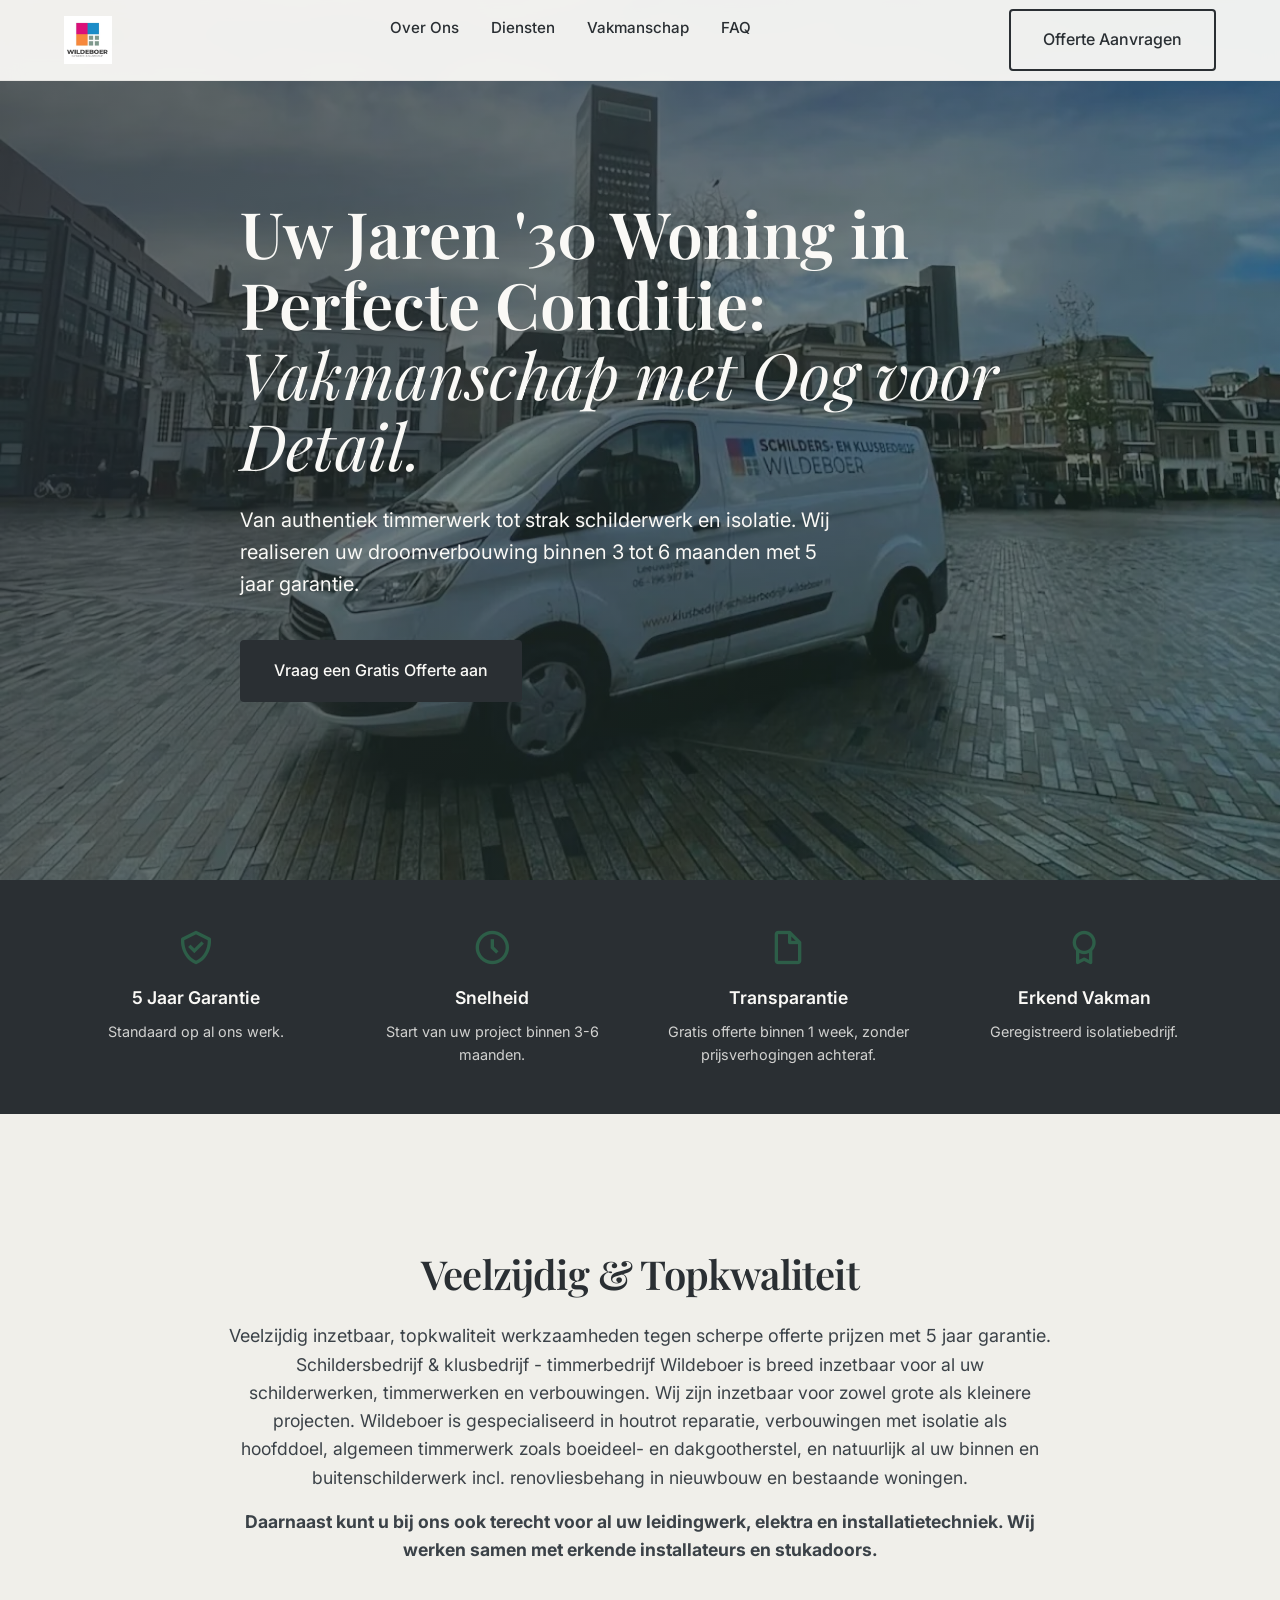
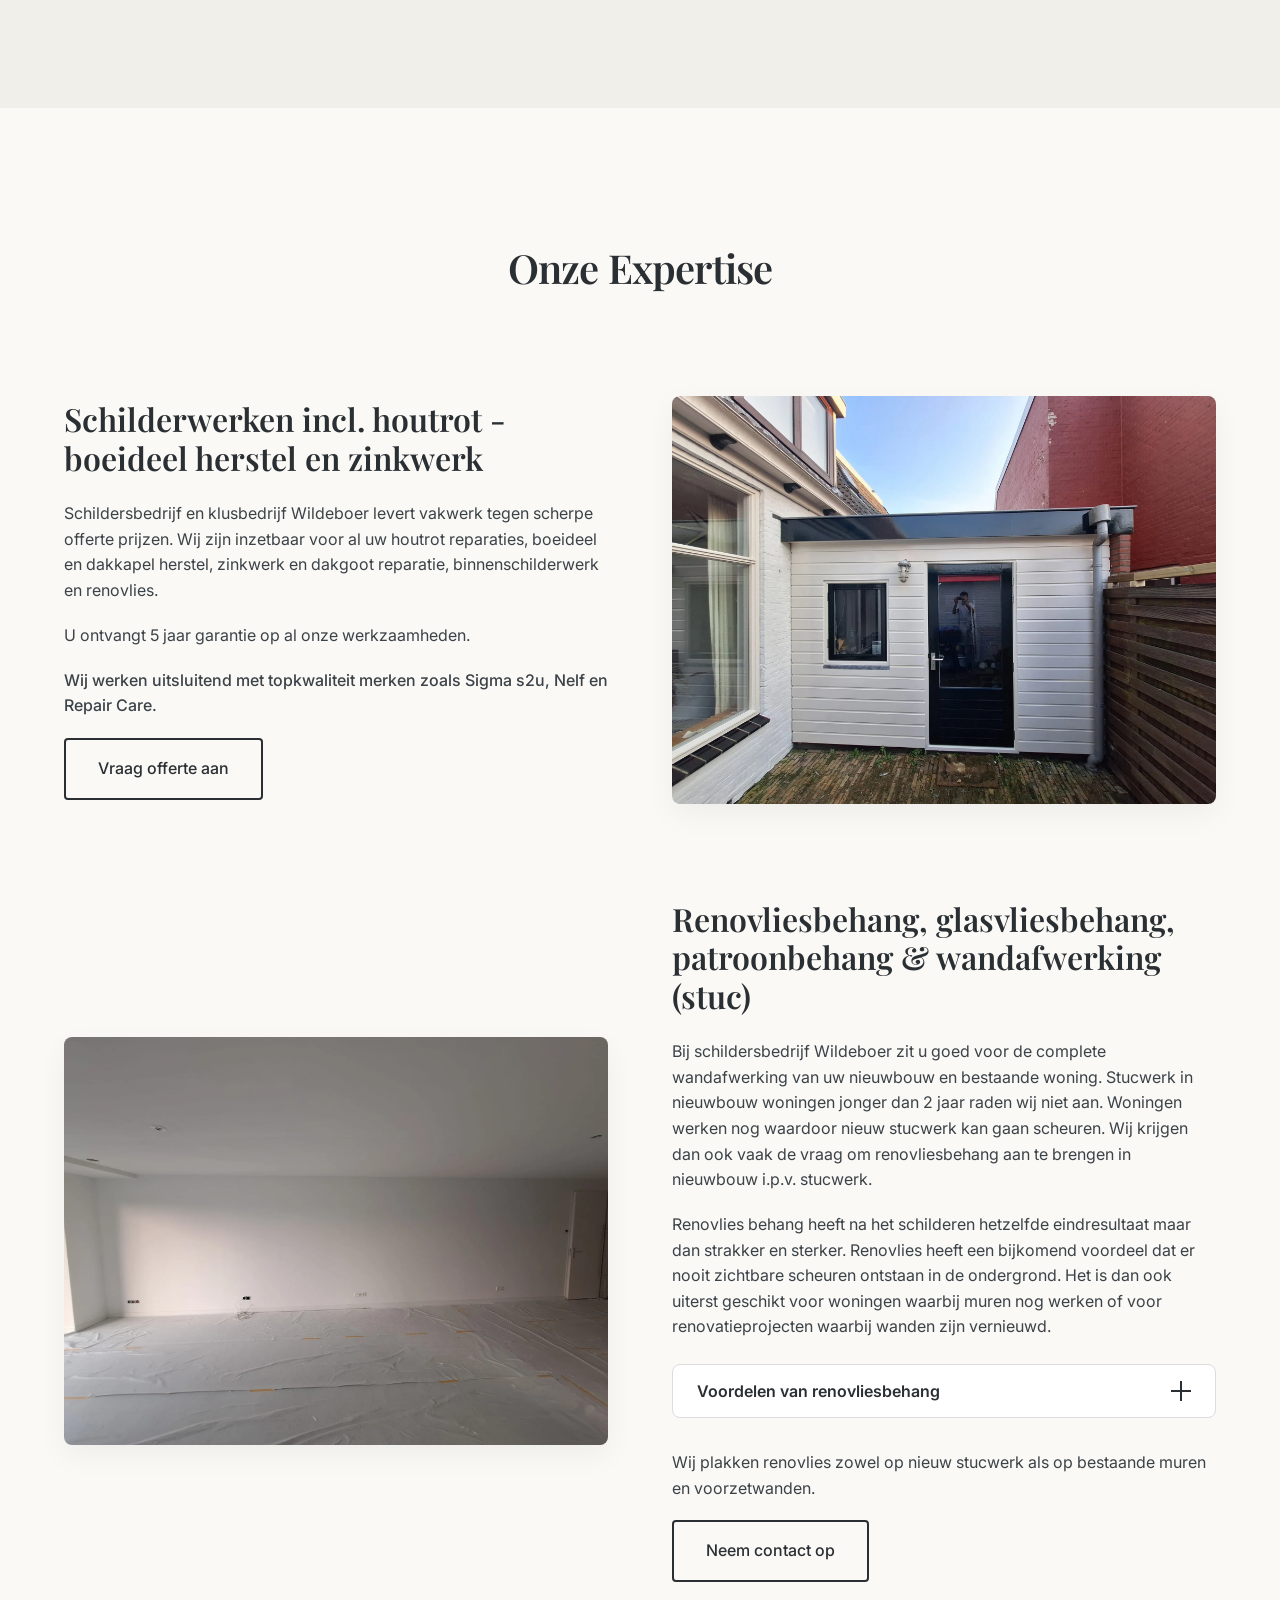
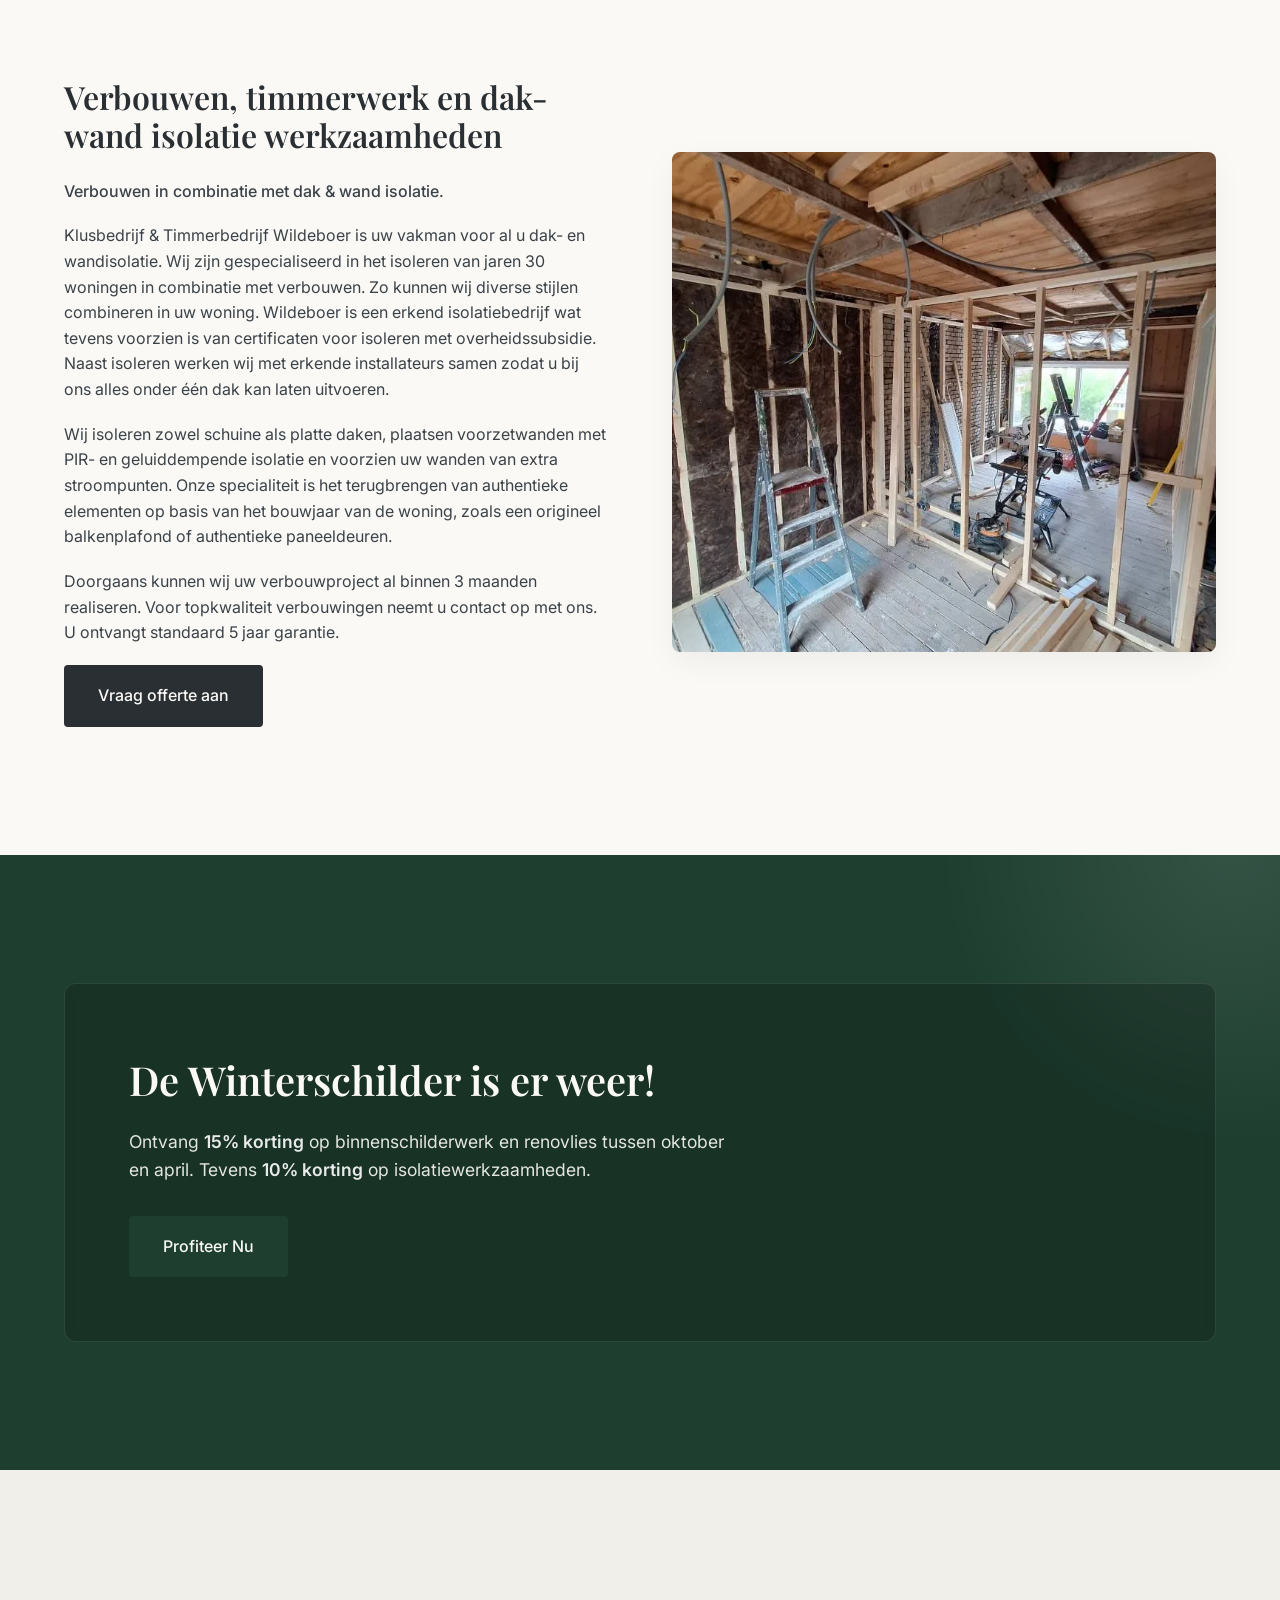
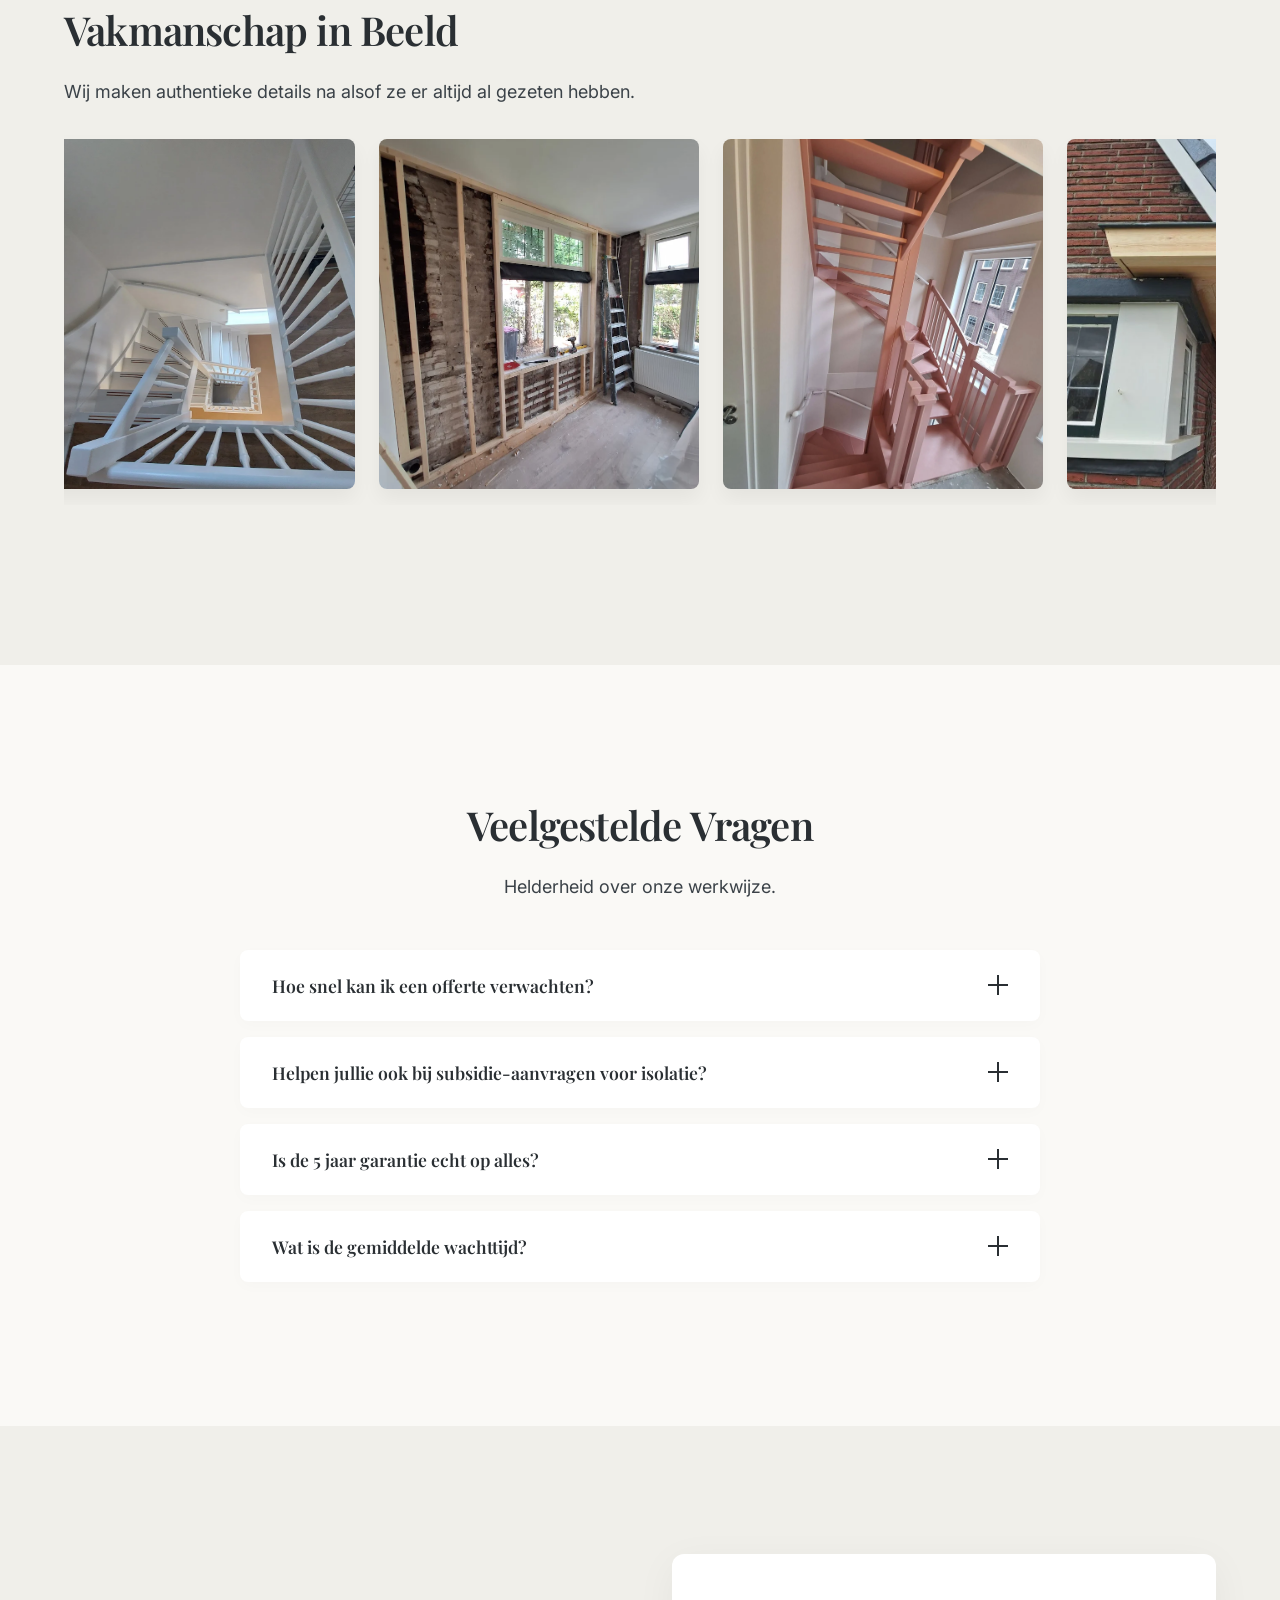
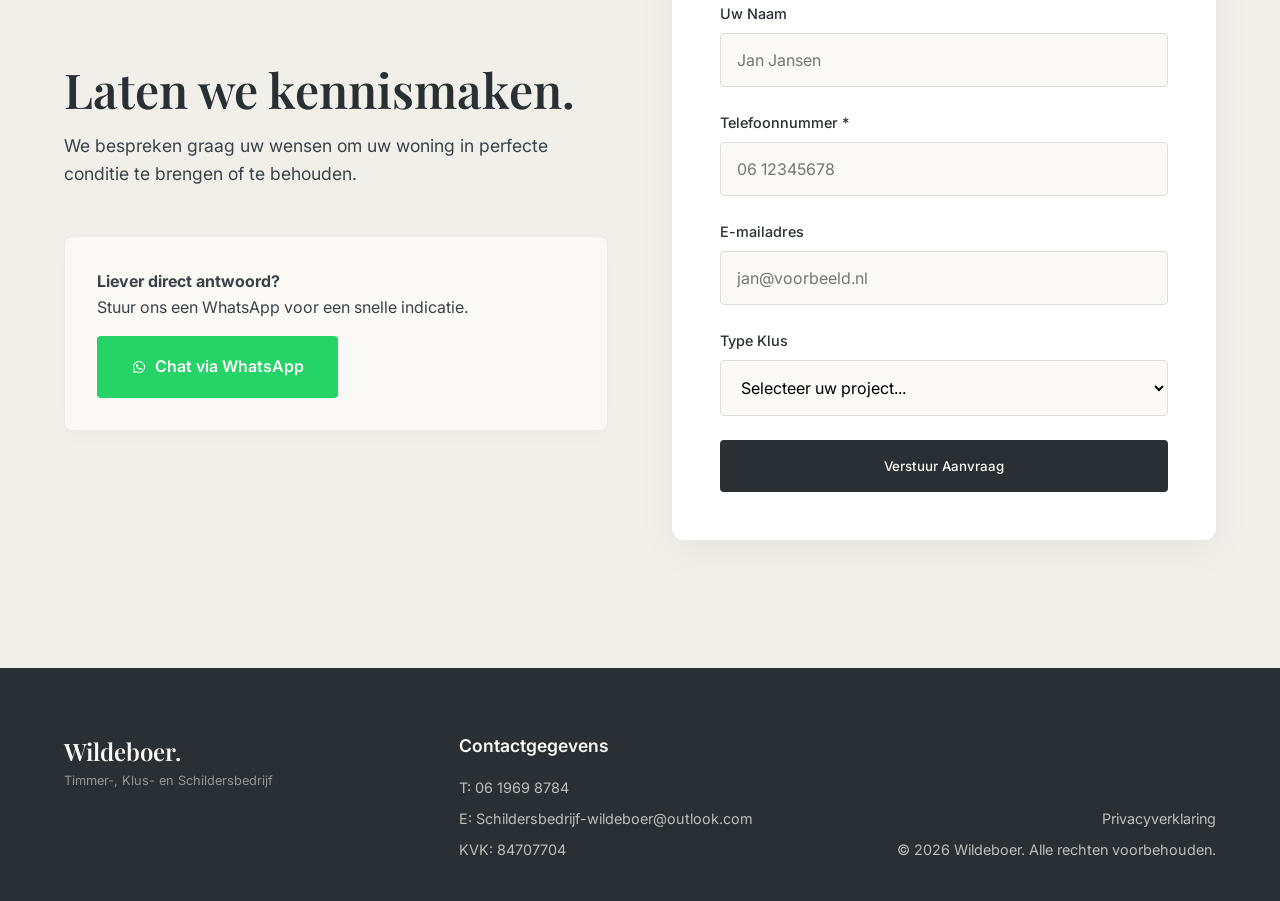
==== index.html @ c05e1019 "Initial commit: High-end onepager for Wildeboer" ====
<!DOCTYPE html>
<html lang="nl">

<head>
    <meta charset="UTF-8">
    <meta name="viewport" content="width=device-width, initial-scale=1.0">
    <title>Timmer-, Klus- en Schildersbedrijf Wildeboer - Vakmanschap & Ontzorging</title>
    <meta name="description"
        content="Specialist in jaren '30 woningen. Van authentiek timmerwerk tot strak schilderwerk en isolatie. Vraag direct een gratis offerte aan.">

    <!-- Google Fonts -->
    <link rel="preconnect" href="https://fonts.googleapis.com">
    <link rel="preconnect" href="https://fonts.gstatic.com" crossorigin>
    <link
        href="https://fonts.googleapis.com/css2?family=Inter:wght@300;400;500;600&family=Playfair+Display:ital,wght@0,400;0,600;0,700;1,400&display=swap"
        rel="stylesheet">

    <!-- BoxIcons -->
    <link href='https://unpkg.com/boxicons@2.1.4/css/boxicons.min.css' rel='stylesheet'>

    <!-- Custom CSS -->
    <link rel="stylesheet" href="styles.css">
</head>

<body>

    <!-- Navigation -->
    <nav class="navbar" id="navbar">
        <div class="container nav-container">
            <div class="logo">
                <a href="#"><img src="public/logo.webp" alt="Wildeboer Logo" class="brand-logo"></a>
            </div>
            <ul class="nav-links">
                <li><a href="#over">Over Ons</a></li>
                <li><a href="#diensten">Diensten</a></li>
                <li><a href="#galerij">Vakmanschap</a></li>
                <li><a href="#faq">FAQ</a></li>
            </ul>
            <a href="#contact" class="btn btn-outline">Offerte Aanvragen</a>
        </div>
    </nav>

    <!-- Hero Section -->
    <header class="hero">
        <div class="hero-overlay"></div>
        <div class="container hero-content">
            <h1 class="hero-title fade-up">Uw Jaren '30 Woning in<br>Perfecte Conditie:<br><em>Vakmanschap met Oog voor
                    Detail.</em></h1>
            <p class="hero-subtitle fade-up delay-1">Van authentiek timmerwerk tot strak schilderwerk en isolatie. Wij
                realiseren uw droomverbouwing binnen 3 tot 6 maanden met 5 jaar garantie.</p>
            <div class="hero-cta fade-up delay-2">
                <a href="#contact" class="btn btn-primary">Vraag een Gratis Offerte aan</a>
            </div>
        </div>
    </header>

    <!-- Trust Bar (Garanties) -->
    <section class="trust-bar">
        <div class="container">
            <div class="trust-grid">
                <div class="trust-item">
                    <i class='bx bx-check-shield'></i>
                    <h4>5 Jaar Garantie</h4>
                    <p>Standaard op al ons werk.</p>
                </div>
                <div class="trust-item">
                    <i class='bx bx-time-five'></i>
                    <h4>Snelheid</h4>
                    <p>Start van uw project binnen 3-6 maanden.</p>
                </div>
                <div class="trust-item">
                    <i class='bx bx-file-blank'></i>
                    <h4>Transparantie</h4>
                    <p>Gratis offerte binnen 1 week, zonder prijsverhogingen achteraf.</p>
                </div>
                <div class="trust-item">
                    <i class='bx bx-award'></i>
                    <h4>Erkend Vakman</h4>
                    <p>Geregistreerd isolatiebedrijf.</p>
                </div>
            </div>
        </div>
    </section>

    <!-- Over Ons / Intro -->
    <section id="over" class="section-padding bg-light">
        <div class="container">
            <div class="section-header text-center fade-up">
                <h2>Veelzijdig & Topkwaliteit</h2>
                <p>Veelzijdig inzetbaar, topkwaliteit werkzaamheden tegen scherpe offerte prijzen met 5 jaar garantie.
                </p>
            </div>
            <div class="intro-text text-center fade-up delay-1">
                <p>Schildersbedrijf & klusbedrijf - timmerbedrijf Wildeboer is breed inzetbaar voor al uw
                    schilderwerken, timmerwerken en verbouwingen. Wij zijn inzetbaar voor zowel grote als kleinere
                    projecten. Wildeboer is gespecialiseerd in houtrot reparatie, verbouwingen met isolatie als
                    hoofddoel, algemeen timmerwerk zoals boeideel- en dakgootherstel, en natuurlijk al uw binnen en
                    buitenschilderwerk incl. renovliesbehang in nieuwbouw en bestaande woningen.</p>
                <p><strong>Daarnaast kunt u bij ons ook terecht voor al uw leidingwerk, elektra en installatietechniek.
                        Wij werken samen met erkende installateurs en stukadoors.</strong></p>
            </div>
        </div>
    </section>

    <!-- Uitgelichte Diensten / Pagina's -->
    <section id="diensten" class="services section-padding">
        <div class="container">
            <div class="section-header text-center fade-up">
                <h2>Onze Expertise</h2>
            </div>

            <!-- Dienst 1 -->
            <div class="service-row fade-up delay-1">
                <div class="service-img-col">
                    <img src="public/schilder.webp" alt="Schilderwerken en houtrot herstel">
                </div>
                <div class="service-content-col">
                    <h3>Schilderwerken incl. houtrot - boeideel herstel en zinkwerk</h3>
                    <p>Schildersbedrijf en klusbedrijf Wildeboer levert vakwerk tegen scherpe offerte prijzen. Wij zijn
                        inzetbaar voor al uw houtrot reparaties, boeideel en dakkapel herstel, zinkwerk en dakgoot
                        reparatie, binnenschilderwerk en renovlies.</p>
                    <p>U ontvangt 5 jaar garantie op al onze werkzaamheden.</p>
                    <p class="text-lead">Wij werken uitsluitend met topkwaliteit merken zoals Sigma s2u, Nelf en Repair
                        Care.</p>
                    <a href="#contact" class="btn btn-outline">Vraag offerte aan</a>
                </div>
            </div>

            <!-- Dienst 2 -->
            <div class="service-row fade-up delay-1">
                <div class="service-img-col">
                    <img src="public/behang.webp" alt="Renovliesbehang en wandafwerking">
                </div>
                <div class="service-content-col">
                    <h3>Renovliesbehang, glasvliesbehang, patroonbehang & wandafwerking (stuc)</h3>
                    <p>Bij schildersbedrijf Wildeboer zit u goed voor de complete wandafwerking van uw nieuwbouw en
                        bestaande woning. Stucwerk in nieuwbouw woningen jonger dan 2 jaar raden wij niet aan. Woningen
                        werken nog waardoor nieuw stucwerk kan gaan scheuren. Wij krijgen dan ook vaak de vraag om
                        renovliesbehang aan te brengen in nieuwbouw i.p.v. stucwerk.</p>
                    <p>Renovlies behang heeft na het schilderen hetzelfde eindresultaat maar dan strakker en sterker.
                        Renovlies heeft een bijkomend voordeel dat er nooit zichtbare scheuren ontstaan in de
                        ondergrond. Het is dan ook uiterst geschikt voor woningen waarbij muren nog werken of voor
                        renovatieprojecten waarbij wanden zijn vernieuwd.</p>

                    <div class="faq-container" style="margin: 1.5rem 0 2rem 0; max-width: 100%;">
                        <div class="accordion-item" style="box-shadow: none; border: 1px solid #ddd;">
                            <button class="accordion-button" aria-expanded="false" type="button"
                                style="padding: 1rem 1.5rem;">
                                <span class="accordion-title"
                                    style="font-family: var(--font-body); font-size: 1rem;">Voordelen van
                                    renovliesbehang</span>
                                <span class="icon" aria-hidden="true"></span>
                            </button>
                            <div class="accordion-content" style="padding: 0 1.5rem;">
                                <ul style="margin-top: 1rem;">
                                    <li>Geen vocht in de woning, daardoor een droogtijd van slechts 8 uur.</li>
                                    <li>Scheurbestendig (scheurt nooit).</li>
                                    <li>Geen zichtbare naden of scheuren meer in de muur of in pleisterwerk.</li>
                                    <li>Makkelijk te herstellen na een beschadiging met plamuur.</li>
                                    <li>In 1 keer dekkend met lichte kleuren latex.</li>
                                    <li>Geen krassen door bijvoorbeeld het verschuiven van een kast.</li>
                                    <li>Super strakke eindafwerking (gladder dan stucwerk).</li>
                                </ul>
                            </div>
                        </div>
                    </div>
                    <p>Wij plakken renovlies zowel op nieuw stucwerk als op bestaande muren en voorzetwanden.</p>
                    <a href="#contact" class="btn btn-outline">Neem contact op</a>
                </div>
            </div>

            <!-- Dienst 3 -->
            <div class="service-row fade-up delay-1">
                <div class="service-img-col">
                    <img src="public/verbouwen.webp" alt="Isolatie en verbouwingen">
                </div>
                <div class="service-content-col">
                    <h3>Verbouwen, timmerwerk en dak-wand isolatie werkzaamheden</h3>
                    <p class="text-lead">Verbouwen in combinatie met dak & wand isolatie.</p>
                    <p>Klusbedrijf & Timmerbedrijf Wildeboer is uw vakman voor al u dak- en wandisolatie. Wij zijn
                        gespecialiseerd in het isoleren van jaren 30 woningen in combinatie met verbouwen. Zo kunnen wij
                        diverse stijlen combineren in uw woning. Wildeboer is een erkend isolatiebedrijf wat tevens
                        voorzien is van certificaten voor isoleren met overheidssubsidie. Naast isoleren werken wij met
                        erkende installateurs samen zodat u bij ons alles onder één dak kan laten uitvoeren.</p>

                    <p>Wij isoleren zowel schuine als platte daken, plaatsen voorzetwanden met PIR- en geluiddempende
                        isolatie en voorzien uw wanden van extra stroompunten. Onze specialiteit is het terugbrengen van
                        authentieke elementen op basis van het bouwjaar van de woning, zoals een origineel balkenplafond
                        of authentieke paneeldeuren.</p>

                    <p>Doorgaans kunnen wij uw verbouwproject al binnen 3 maanden realiseren. Voor topkwaliteit
                        verbouwingen neemt u contact op met ons. U ontvangt standaard 5 jaar garantie.</p>
                    <a href="#contact" class="btn btn-primary">Vraag offerte aan</a>
                </div>
            </div>

        </div>
    </section>

    <!-- Actie Sectie (Winter) -->
    <section class="action-section section-padding">
        <div class="container">
            <div class="action-box fade-up">
                <div class="action-content">
                    <h2>De Winterschilder is er weer!</h2>
                    <p>Ontvang <strong>15% korting</strong> op binnenschilderwerk en renovlies tussen oktober en april.
                        Tevens <strong>10% korting</strong> op isolatiewerkzaamheden.</p>
                    <a href="#contact" class="btn btn-accent">Profiteer Nu</a>
                </div>
            </div>
        </div>
    </section>

    <!-- Vakmanschap in Beeld (Galerij) -->
    <section id="galerij" class="gallery section-padding bg-light">
        <div class="container">
            <div class="section-header fade-up">
                <h2>Vakmanschap in Beeld</h2>
                <p>Wij maken authentieke details na alsof ze er altijd al gezeten hebben.</p>
            </div>

            <div class="gallery-scroll-wrapper fade-up delay-1">
                <div class="gallery-track" id="gallery-track">
                    <div class="gallery-item-scroll"><img src="public/galerij/2023-12-11.webp" alt="Vakmanschap"></div>
                    <div class="gallery-item-scroll"><img src="public/galerij/2025-05-21.webp" alt="Vakmanschap"></div>
                    <div class="gallery-item-scroll"><img
                            src="public/galerij/2969e4f5efc04c82764f0548dc1bca065c214e41_622378070_1370829984820311_550269594335940791_n.webp"
                            alt="Vakmanschap"></div>
                    <div class="gallery-item-scroll"><img
                            src="public/galerij/3da3ef2c6388b2d520e210688ff3aa0e5566ee4f_536274875_1242190627684248_6477331204002444916_n.webp"
                            alt="Vakmanschap"></div>
                    <div class="gallery-item-scroll"><img
                            src="public/galerij/6c0e7e4a0b7863a99d6df5c3c0fe20221ad5ee70_500057623_715342874507463_880907595598804415_n-1.webp"
                            alt="Vakmanschap"></div>
                    <div class="gallery-item-scroll"><img
                            src="public/galerij/84518576f1c5fbc5cb55c41ae8aa1efa3a760300_518372218_2104583430025450_6664599407748570004_n.webp"
                            alt="Vakmanschap"></div>
                    <div class="gallery-item-scroll"><img
                            src="public/galerij/9320b345bdc443e3f5bfd09d3368fd636d5f6952_626847438_1376461917590451_5751191785182879656_n.webp"
                            alt="Vakmanschap"></div>
                    <div class="gallery-item-scroll"><img
                            src="public/galerij/9d8108e0ec24d55cd69d2acc6f81bb6397546c82_468072450_1929783290838799_5565760165846036974_n.webp"
                            alt="Vakmanschap"></div>
                    <div class="gallery-item-scroll"><img
                            src="public/galerij/a03a871444f5615c6b93b7f42ba0a66c335daa9e_518378402_2108601496290310_5744561902855452191_n.webp"
                            alt="Vakmanschap"></div>
                    <div class="gallery-item-scroll"><img
                            src="public/galerij/a2caf79dcb56c77020c9ef09a3e2973cba770d6a_499969141_715342921174125_8133634785773938525_n.webp"
                            alt="Vakmanschap"></div>
                    <div class="gallery-item-scroll"><img
                            src="public/galerij/afff5326396483656e970338951a4bb50242ad9d_566217309_1290216639548313_3562197488886099155_n.webp"
                            alt="Vakmanschap"></div>
                </div>
            </div>
        </div>
    </section>

    <!-- FAQ Sectie -->
    <section id="faq" class="faq section-padding">
        <div class="container">
            <div class="section-header text-center fade-up">
                <h2>Veelgestelde Vragen</h2>
                <p>Helderheid over onze werkwijze.</p>
            </div>

            <div class="faq-container fade-up delay-1">
                <div class="accordion-item">
                    <button class="accordion-button" aria-expanded="false">
                        <span class="accordion-title">Hoe snel kan ik een offerte verwachten?</span>
                        <span class="icon" aria-hidden="true"></span>
                    </button>
                    <div class="accordion-content">
                        <p>Binnen 1 week na opname van de locatie sturen wij u een uitgebreide en transparante offerte
                            toe.</p>
                    </div>
                </div>

                <div class="accordion-item">
                    <button class="accordion-button" aria-expanded="false">
                        <span class="accordion-title">Helpen jullie ook bij subsidie-aanvragen voor isolatie?</span>
                        <span class="icon" aria-hidden="true"></span>
                    </button>
                    <div class="accordion-content">
                        <p>Ja, als erkend isolatiebedrijf begeleiden wij dit proces en zorgen we dat u soepel in
                            aanmerking komt voor de juiste subsidies.</p>
                    </div>
                </div>

                <div class="accordion-item">
                    <button class="accordion-button" aria-expanded="false">
                        <span class="accordion-title">Is de 5 jaar garantie echt op alles?</span>
                        <span class="icon" aria-hidden="true"></span>
                    </button>
                    <div class="accordion-content">
                        <p>Ja, u krijgt standaard 5 jaar garantie op al ons timmer-, schilder- en stucwerk. Inclusief
                            isolatie en installaties.</p>
                    </div>
                </div>

                <div class="accordion-item">
                    <button class="accordion-button" aria-expanded="false">
                        <span class="accordion-title">Wat is de gemiddelde wachttijd?</span>
                        <span class="icon" aria-hidden="true"></span>
                    </button>
                    <div class="accordion-content">
                        <p>Doorgaans kunnen we projecten binnen 3 tot 6 maanden starten, afhankelijk van de complexiteit
                            en omvang van de werkzaamheden.</p>
                    </div>
                </div>
            </div>
        </div>
    </section>

    <!-- Contact Sectie -->
    <section id="contact" class="contact section-padding bg-light">
        <div class="container contact-wrapper">
            <div class="contact-info fade-up">
                <h2>Laten we kennismaken.</h2>
                <p>We bespreken graag uw wensen om uw woning in perfecte conditie te brengen of te behouden.</p>

                <div class="whatsapp-box">
                    <p><strong>Liever direct antwoord?</strong><br>Stuur ons een WhatsApp voor een snelle indicatie.</p>
                    <a href="https://wa.me/31619698784" target="_blank" class="btn btn-whatsapp">
                        <i class='bx bxl-whatsapp'></i> Chat via WhatsApp
                    </a>
                </div>
            </div>

            <div class="contact-form-container fade-up delay-1">
                <form class="contact-form" action="#" method="POST">
                    <div class="form-group">
                        <label for="name">Uw Naam</label>
                        <input type="text" id="name" name="name" required placeholder="Jan Jansen">
                    </div>
                    <div class="form-group">
                        <label for="phone">Telefoonnummer *</label>
                        <input type="tel" id="phone" name="phone" required placeholder="06 12345678">
                    </div>
                    <div class="form-group">
                        <label for="email">E-mailadres</label>
                        <input type="email" id="email" name="email" placeholder="jan@voorbeeld.nl">
                    </div>
                    <div class="form-group">
                        <label for="klus">Type Klus</label>
                        <select id="klus" name="klus">
                            <option value="">Selecteer uw project...</option>
                            <option value="Schilderwerk">Schilderwerk & Wandafwerking</option>
                            <option value="Timmerwerk">Timmerwerk & Renovatie</option>
                            <option value="Isolatie">Isolatie & Verduurzaming</option>
                            <option value="Meerdere">Combinatie / Meerdere diensten</option>
                        </select>
                    </div>
                    <button type="submit" class="btn btn-primary btn-block">Verstuur Aanvraag</button>
                </form>
            </div>
        </div>
    </section>

    <!-- Footer -->
    <footer class="footer">
        <div class="container">
            <div class="footer-content">
                <div class="footer-brand">
                    <h3>Wildeboer.</h3>
                    <p>Timmer-, Klus- en Schildersbedrijf</p>
                </div>
                <div class="footer-contact">
                    <h4>Contactgegevens</h4>
                    <p>T: <a href="tel:0619698784">06 1969 8784</a></p>
                    <p>E: <a
                            href="mailto:Schildersbedrijf-wildeboer@outlook.com">Schildersbedrijf-wildeboer@outlook.com</a>
                    </p>
                    <p>KVK: 84707704</p>
                </div>
                <div class="footer-links">
                    <p><a href="privacy.html">Privacyverklaring</a></p>
                    <p>&copy; <span id="year"></span> Wildeboer. Alle rechten voorbehouden.</p>
                </div>
            </div>
        </div>
    </footer>

    <!-- JavaScript -->
    <script src="script.js"></script>
</body>

</html>
---- styles.css ----
/* ======= VARIABLES ======= */
:root {
    /* Colors */
    --anthracite: #2A2F33;
    /* Diep antraciet */
    --off-white: #FAF9F6;
    /* Gebroken wit */
    --painter-green: #1E3F30;
    /* Schildersgroen */
    --green-light: #2c5a45;
    --text-color: #3B4248;
    /* Zachte variant voor leesbaarheid */
    --gray-bg: #F0EFEA;

    /* Fonts */
    --font-heading: 'Playfair Display', serif;
    --font-body: 'Inter', sans-serif;

    /* Spacing */
    --space-sm: 1rem;
    --space-md: 2rem;
    --space-lg: 4rem;
    --space-xl: 8rem;

    /* Transitions */
    --transition-smooth: 0.4s cubic-bezier(0.25, 0.8, 0.25, 1);
}

/* ======= RESET & BASE ======= */
* {
    margin: 0;
    padding: 0;
    box-sizing: border-box;
}

html {
    scroll-behavior: smooth;
}

body {
    font-family: var(--font-body);
    background-color: var(--off-white);
    color: var(--text-color);
    line-height: 1.6;
    overflow-x: hidden;
}

h1,
h2,
h3,
h4,
.hero-title,
.section-header h2 {
    font-family: var(--font-heading);
    color: var(--anthracite);
    font-weight: 600;
}

a {
    text-decoration: none;
    color: inherit;
    transition: var(--transition-smooth);
}

ul {
    padding-left: 20px;
    margin-bottom: 1rem;
}

ul li {
    margin-bottom: 0.5rem;
}

.container {
    width: 90%;
    max-width: 1200px;
    margin: 0 auto;
}

.section-padding {
    padding: var(--space-xl) 0;
}

.text-center {
    text-align: center;
}

.bg-light {
    background-color: var(--gray-bg);
}

/* Typography styles */
.section-header p {
    font-size: 1.125rem;
    color: var(--text-color);
    margin-top: 1rem;
}

.section-header h2 {
    font-size: 2.5rem;
    letter-spacing: -0.02em;
}

.text-lead {
    font-size: 1.2rem;
    font-weight: 500;
    margin-bottom: 1.5rem;
    color: var(--anthracite);
}

.intro-text p {
    margin-bottom: 1rem;
    font-size: 1.1rem;
}

.intro-text {
    max-width: 800px;
    margin: 0 auto;
}

/* ======= BUTTONS ======= */
.btn {
    display: inline-block;
    padding: 1rem 2rem;
    border-radius: 4px;
    font-weight: 500;
    cursor: pointer;
    font-family: var(--font-body);
    border: 2px solid transparent;
}

.btn-primary {
    background-color: var(--anthracite);
    color: var(--off-white);
}

.btn-primary:hover {
    background-color: var(--text-color);
    color: #fff;
    transform: translateY(-2px);
}

.btn-accent {
    background-color: var(--painter-green);
    color: var(--off-white);
}

.btn-accent:hover {
    background-color: var(--green-light);
    transform: translateY(-2px);
}

.btn-outline {
    border-color: var(--anthracite);
    color: var(--anthracite);
}

.btn-outline:hover {
    background-color: var(--anthracite);
    color: var(--off-white);
}

.btn-whatsapp {
    background-color: #25D366;
    /* Official WA green */
    color: #fff;
    display: inline-flex;
    align-items: center;
    gap: 0.5rem;
    font-weight: 600;
}

.btn-whatsapp:hover {
    background-color: #1EBE55;
    transform: translateY(-2px);
}

/* ======= NAVBAR ======= */
.navbar {
    position: fixed;
    top: 0;
    width: 100%;
    z-index: 1000;
    background-color: rgba(250, 249, 246, 0.95);
    backdrop-filter: blur(10px);
    transition: var(--transition-smooth);
    border-bottom: 1px solid rgba(0, 0, 0, 0.05);
}

.nav-container {
    display: flex;
    justify-content: space-between;
    align-items: center;
    height: 80px;
}

.logo a {
    font-family: var(--font-heading);
    font-size: 1.5rem;
    font-weight: 700;
    color: var(--anthracite);
    letter-spacing: -0.03em;
    display: flex;
    align-items: center;
}

.brand-logo {
    max-height: 48px;
    width: auto;
    object-fit: contain;
}

.nav-links {
    display: flex;
    list-style: none;
    gap: 2rem;
}

.nav-links a {
    font-weight: 500;
    color: var(--anthracite);
    font-size: 0.95rem;
    position: relative;
}

.nav-links a::after {
    content: '';
    position: absolute;
    width: 0%;
    height: 2px;
    bottom: -4px;
    left: 0;
    background-color: var(--painter-green);
    transition: var(--transition-smooth);
}

.nav-links a:hover::after {
    width: 100%;
}

/* ======= HERO ======= */
.hero {
    position: relative;
    height: 100vh;
    min-height: 700px;
    display: flex;
    align-items: center;
    background-image: url('public/hero.webp');
    background-size: cover;
    background-position: center;
    background-attachment: fixed;
}

.hero-overlay {
    position: absolute;
    top: 0;
    left: 0;
    width: 100%;
    height: 100%;
    background: linear-gradient(135deg, rgba(42, 47, 51, 0.8) 0%, rgba(30, 63, 48, 0.4) 100%);
}

.hero-content {
    position: relative;
    z-index: 2;
    color: var(--off-white);
    max-width: 800px;
}

.hero-title {
    color: var(--off-white);
    font-size: 4rem;
    line-height: 1.1;
    margin-bottom: 1.5rem;
}

.hero-title em {
    color: var(--off-white);
    font-style: italic;
    font-weight: 400;
}

.hero-subtitle {
    font-size: 1.25rem;
    opacity: 0.9;
    margin-bottom: 2.5rem;
    max-width: 600px;
}

/* ======= TRUST BAR ======= */
.trust-bar {
    background-color: var(--anthracite);
    color: var(--off-white);
    padding: 3rem 0;
    position: relative;
    z-index: 10;
    margin-top: -20px;
}

.trust-grid {
    display: grid;
    grid-template-columns: repeat(4, 1fr);
    gap: 2rem;
    text-align: center;
}

.trust-item i {
    font-size: 2.5rem;
    color: var(--painter-green);
    margin-bottom: 1rem;
    filter: brightness(1.5);
    /* makes the green pop on dark background */
}

.trust-item h4 {
    color: var(--off-white);
    font-family: var(--font-body);
    font-weight: 600;
    margin-bottom: 0.5rem;
    font-size: 1.1rem;
}

.trust-item p {
    font-size: 0.9rem;
    opacity: 0.8;
}

/* ======= SERVICES ALTERNATING ROWS ======= */
.service-row {
    display: grid;
    grid-template-columns: 1fr 1fr;
    gap: 4rem;
    align-items: center;
    margin-top: 6rem;
}

.service-row:nth-child(even) .service-content-col {
    order: 1;
}

.service-row:nth-child(even) .service-img-col {
    order: 2;
}

.service-img-col {
    border-radius: 8px;
    overflow: hidden;
    box-shadow: 0 10px 30px rgba(0, 0, 0, 0.05);
}

.service-img-col img {
    width: 100%;
    height: 100%;
    object-fit: cover;
    max-height: 500px;
    display: block;
    transition: transform 0.8s ease;
}

.service-img-col:hover img {
    transform: scale(1.05);
}

.service-content-col h3 {
    font-size: 2rem;
    margin-bottom: 1.5rem;
    line-height: 1.2;
    color: var(--anthracite);
}

.service-content-col p {
    margin-bottom: 1.2rem;
    font-size: 1rem;
    color: var(--text-color);
}


/* ======= ACTION SECTION ======= */
.action-section {
    background-color: var(--painter-green);
    color: var(--off-white);
    position: relative;
    overflow: hidden;
}

.action-section::before {
    content: '';
    position: absolute;
    top: -50%;
    right: -20%;
    width: 600px;
    height: 600px;
    background: radial-gradient(circle, rgba(255, 255, 255, 0.1) 0%, rgba(255, 255, 255, 0) 70%);
}

.action-box {
    display: flex;
    justify-content: space-between;
    align-items: center;
    background: rgba(0, 0, 0, 0.2);
    padding: 4rem;
    border-radius: 12px;
    border: 1px solid rgba(255, 255, 255, 0.1);
    backdrop-filter: blur(5px);
}

.action-content h2 {
    color: var(--off-white);
    font-size: 2.5rem;
    margin-bottom: 1rem;
}

.action-content p {
    font-size: 1.1rem;
    margin-bottom: 2rem;
    max-width: 600px;
    opacity: 0.9;
}

.action-content strong {
    color: #fff;
    font-weight: 600;
}

/* ======= GALERIJ ======= */
.gallery-scroll-wrapper {
    width: 100%;
    position: relative;
    cursor: grab;
    padding-bottom: 2rem;
    padding-top: 1rem;
}

.gallery-scroll-wrapper.active-drag {
    cursor: grabbing;
}

.gallery-track {
    display: flex;
    gap: 1.5rem;
    overflow-x: auto;
    scroll-behavior: auto;
    -ms-overflow-style: none;
    /* IE and Edge */
    scrollbar-width: none;
    /* Firefox */
    padding: 1rem 5%;
}

.gallery-track::-webkit-scrollbar {
    display: none;
}

.gallery-item-scroll {
    flex: 0 0 auto;
    width: 320px;
    height: 350px;
    border-radius: 8px;
    overflow: hidden;
    box-shadow: 0 10px 20px rgba(0, 0, 0, 0.05);
}

.gallery-item-scroll img {
    width: 100%;
    height: 100%;
    object-fit: cover;
    transition: transform 0.8s ease;
    user-select: none;
    -webkit-user-drag: none;
}

.gallery-item-scroll:hover img {
    transform: scale(1.05);
}

/* ======= FAQ ======= */
.faq-container {
    max-width: 800px;
    margin: 3rem auto 0;
}

.accordion-item {
    background: #fff;
    border-radius: 8px;
    margin-bottom: 1rem;
    box-shadow: 0 4px 15px rgba(0, 0, 0, 0.02);
    overflow: hidden;
}

.accordion-button {
    width: 100%;
    display: flex;
    justify-content: space-between;
    align-items: center;
    padding: 1.5rem 2rem;
    background: none;
    border: none;
    cursor: pointer;
    text-align: left;
}

.accordion-title {
    font-weight: 600;
    font-family: var(--font-heading);
    font-size: 1.1rem;
    color: var(--anthracite);
}

.accordion-button .icon {
    position: relative;
    width: 20px;
    height: 20px;
}

.accordion-button .icon::before,
.accordion-button .icon::after {
    content: '';
    position: absolute;
    background-color: var(--anthracite);
    transition: var(--transition-smooth);
}

.accordion-button .icon::before {
    top: 9px;
    left: 0;
    width: 20px;
    height: 2px;
}

.accordion-button .icon::after {
    top: 0;
    left: 9px;
    width: 2px;
    height: 20px;
}

.accordion-button[aria-expanded="true"] .icon::after {
    transform: rotate(90deg);
    opacity: 0;
}

.accordion-content {
    max-height: 0;
    overflow: hidden;
    transition: max-height var(--transition-smooth);
    padding: 0 2rem;
}

.accordion-button[aria-expanded="true"]+.accordion-content {
    max-height: 500px;
    padding-bottom: 1.5rem;
}

.accordion-content p {
    color: var(--text-color);
}

/* ======= CONTACT ======= */
.contact-wrapper {
    display: grid;
    grid-template-columns: 1fr 1fr;
    gap: 4rem;
    align-items: center;
}

.contact-info h2 {
    font-size: 3rem;
    margin-bottom: 1rem;
    line-height: 1.1;
}

.contact-info>p {
    font-size: 1.1rem;
    margin-bottom: 3rem;
    color: var(--text-color);
    max-width: 90%;
}

.whatsapp-box {
    background: var(--off-white);
    border: 1px solid rgba(0, 0, 0, 0.05);
    padding: 2rem;
    border-radius: 8px;
    box-shadow: 0 5px 20px rgba(0, 0, 0, 0.02);
}

.whatsapp-box p {
    margin-bottom: 1rem;
}

.contact-form-container {
    background: #fff;
    padding: 3rem;
    border-radius: 12px;
    box-shadow: 0 10px 40px rgba(0, 0, 0, 0.05);
}

.form-group {
    margin-bottom: 1.5rem;
}

.form-group label {
    display: block;
    font-weight: 500;
    margin-bottom: 0.5rem;
    font-size: 0.9rem;
    color: var(--anthracite);
}

.form-group input,
.form-group select {
    width: 100%;
    padding: 1rem;
    border: 1px solid #ddd;
    border-radius: 4px;
    font-family: var(--font-body);
    font-size: 1rem;
    background: var(--off-white);
    transition: border-color var(--transition-smooth);
}

.form-group input:focus,
.form-group select:focus {
    outline: none;
    border-color: var(--painter-green);
    background: #fff;
}

.btn-block {
    width: 100%;
    display: block;
    text-align: center;
}

/* ======= FOOTER ======= */
.footer {
    background: var(--anthracite);
    color: var(--off-white);
    padding: 4rem 0 2rem;
}

.footer-content {
    display: grid;
    grid-template-columns: 1fr 1fr 1fr;
    gap: 2rem;
    text-align: left;
}

.footer-brand h3 {
    color: var(--off-white);
    font-size: 1.5rem;
    margin-bottom: 0px;
}

.footer-brand p {
    font-size: 0.8rem;
    opacity: 0.5;
}

.footer-contact h4 {
    color: var(--off-white);
    margin-bottom: 1rem;
    font-family: var(--font-body);
    font-size: 1.1rem;
}

.footer-contact p {
    font-size: 0.9rem;
    opacity: 0.7;
    margin-bottom: 0.5rem;
}

.footer-contact a {
    text-decoration: none;
}

.footer-contact a:hover {
    text-decoration: underline;
}

.footer-links {
    text-align: right;
    display: flex;
    flex-direction: column;
    justify-content: flex-end;
}

.footer-links p {
    font-size: 0.9rem;
    opacity: 0.7;
    margin-bottom: 0.5rem;
}

.footer-links a:hover {
    text-decoration: underline;
}

/* ======= ANIMATIONS (Scroll Fade) ======= */
.fade-up {
    opacity: 0;
    transform: translateY(30px);
    transition: opacity 0.8s ease-out, transform 0.8s ease-out;
}

.fade-up.visible {
    opacity: 1;
    transform: translateY(0);
}

.delay-1 {
    transition-delay: 0.2s;
}

.delay-2 {
    transition-delay: 0.4s;
}

/* ======= RESPONSIVE ======= */
@media (max-width: 992px) {
    .trust-grid {
        grid-template-columns: repeat(2, 1fr);
    }

    .service-row {
        grid-template-columns: 1fr;
        gap: 2rem;
    }

    .service-row:nth-child(even) .service-content-col {
        order: 2;
    }

    .service-row:nth-child(even) .service-img-col {
        order: 1;
    }



    .contact-wrapper {
        grid-template-columns: 1fr;
    }

    .hero-title {
        font-size: 3rem;
    }

    .action-box {
        flex-direction: column;
        text-align: center;
        padding: 2rem;
    }

    .action-content h2 {
        font-size: 2rem;
    }
}

@media (max-width: 768px) {
    .nav-links {
        display: none;
    }

    .trust-grid {
        grid-template-columns: 1fr;
    }

    .hero-title {
        font-size: 2.5rem;
    }

    .footer-content {
        grid-template-columns: 1fr;
        text-align: center;
        gap: 2rem;
    }

    .footer-links {
        text-align: center;
        align-items: center;
    }
}
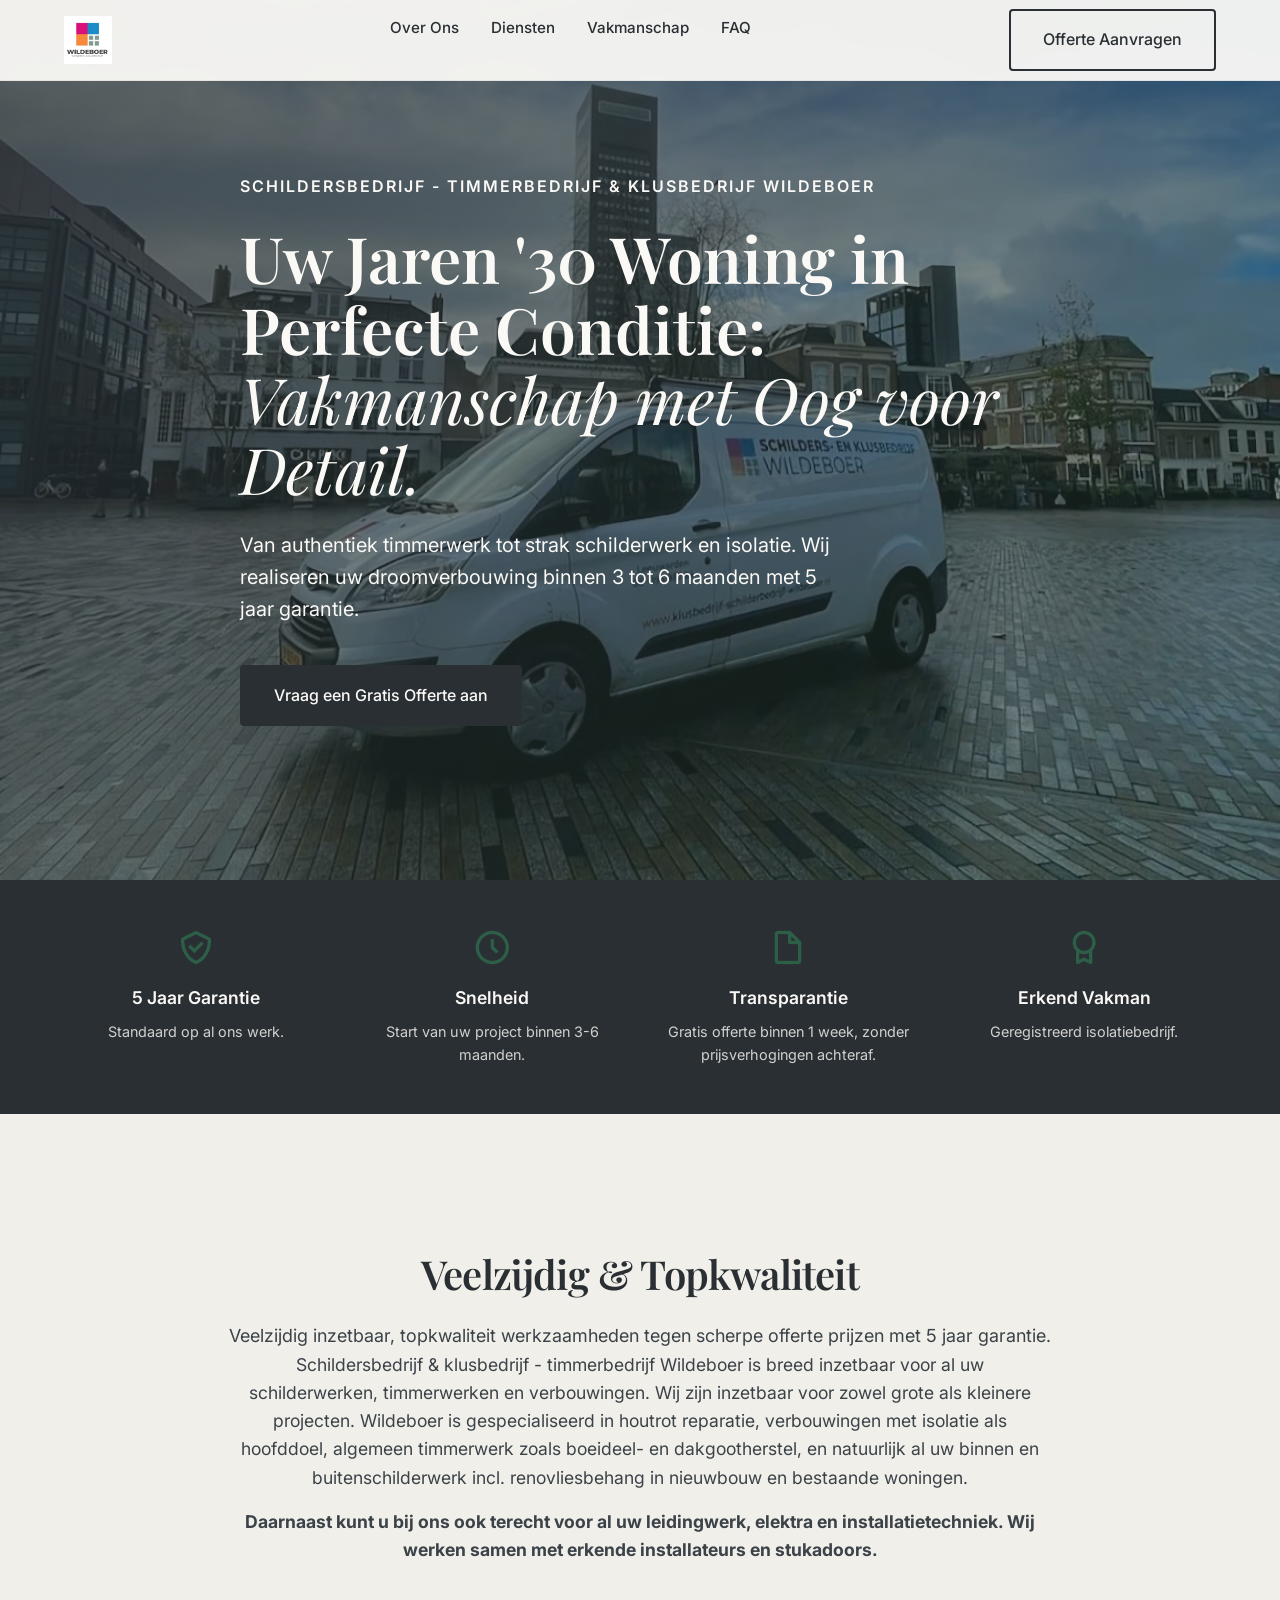
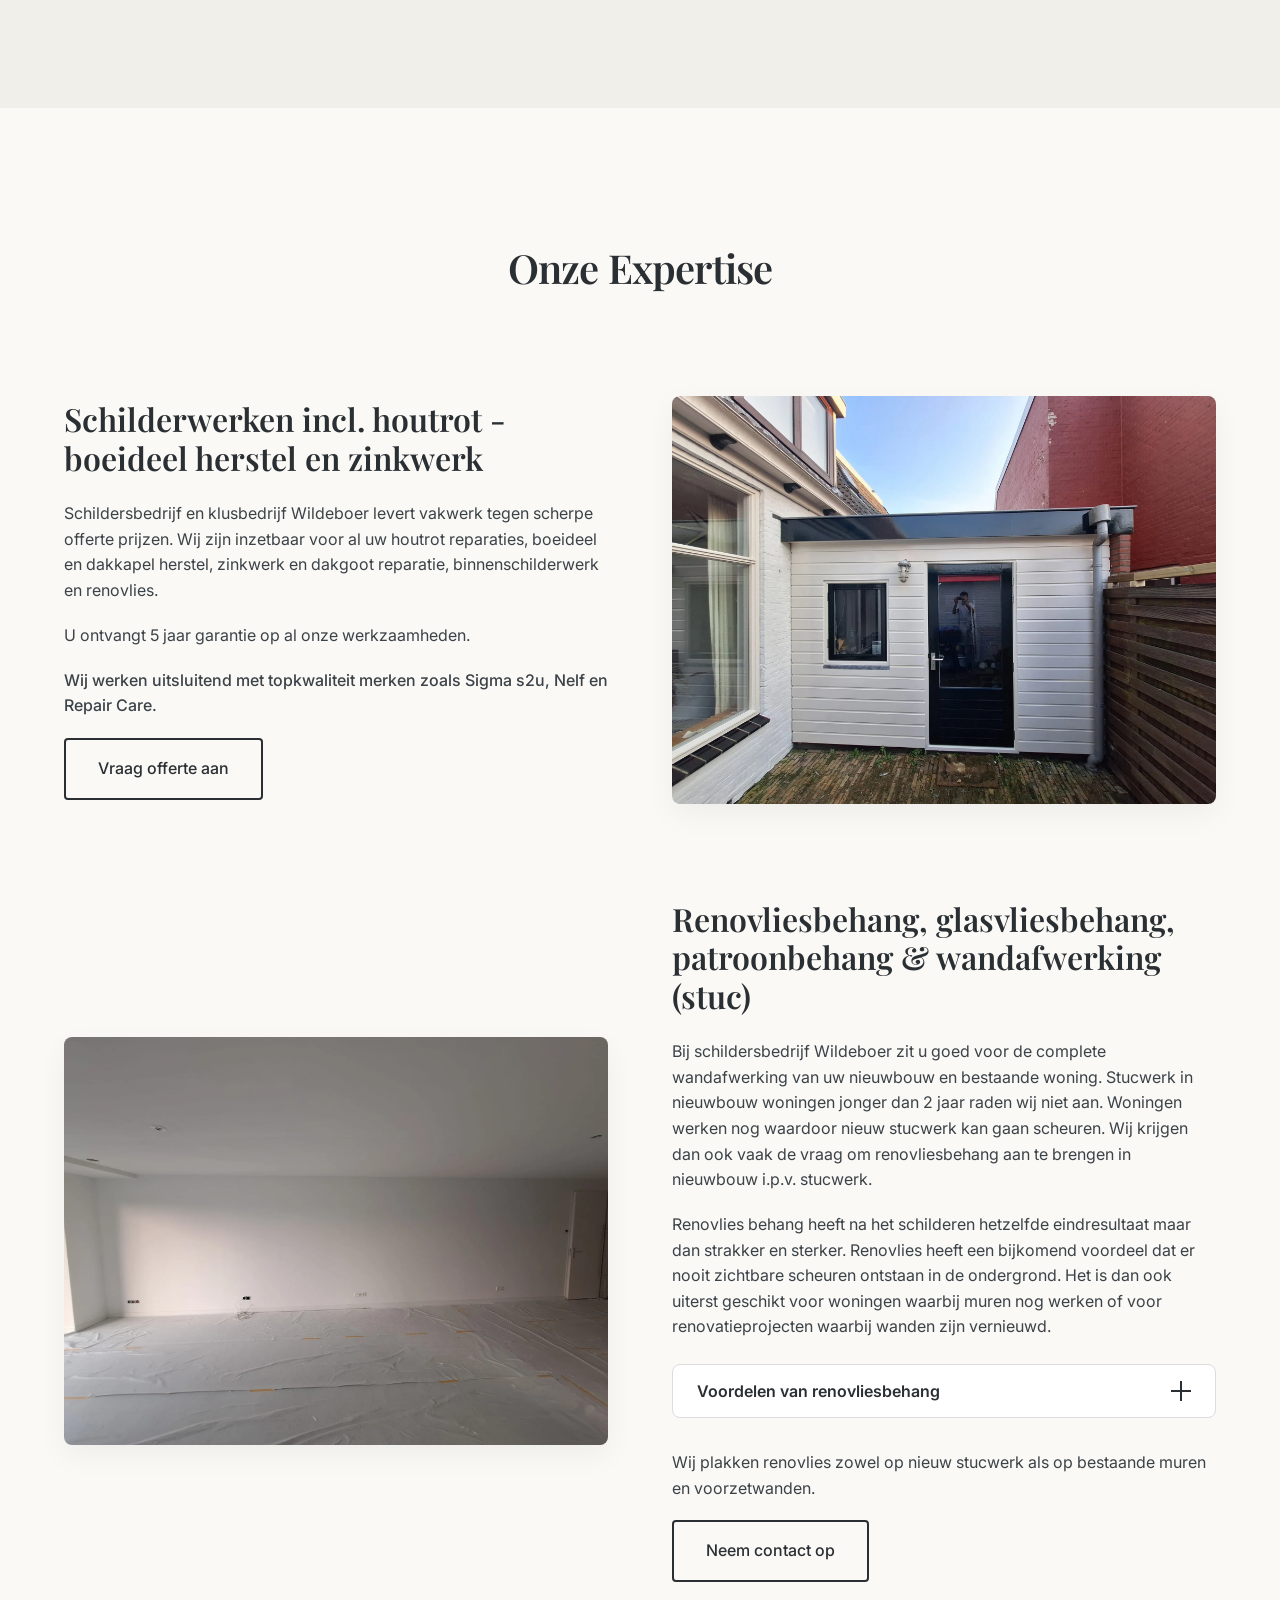
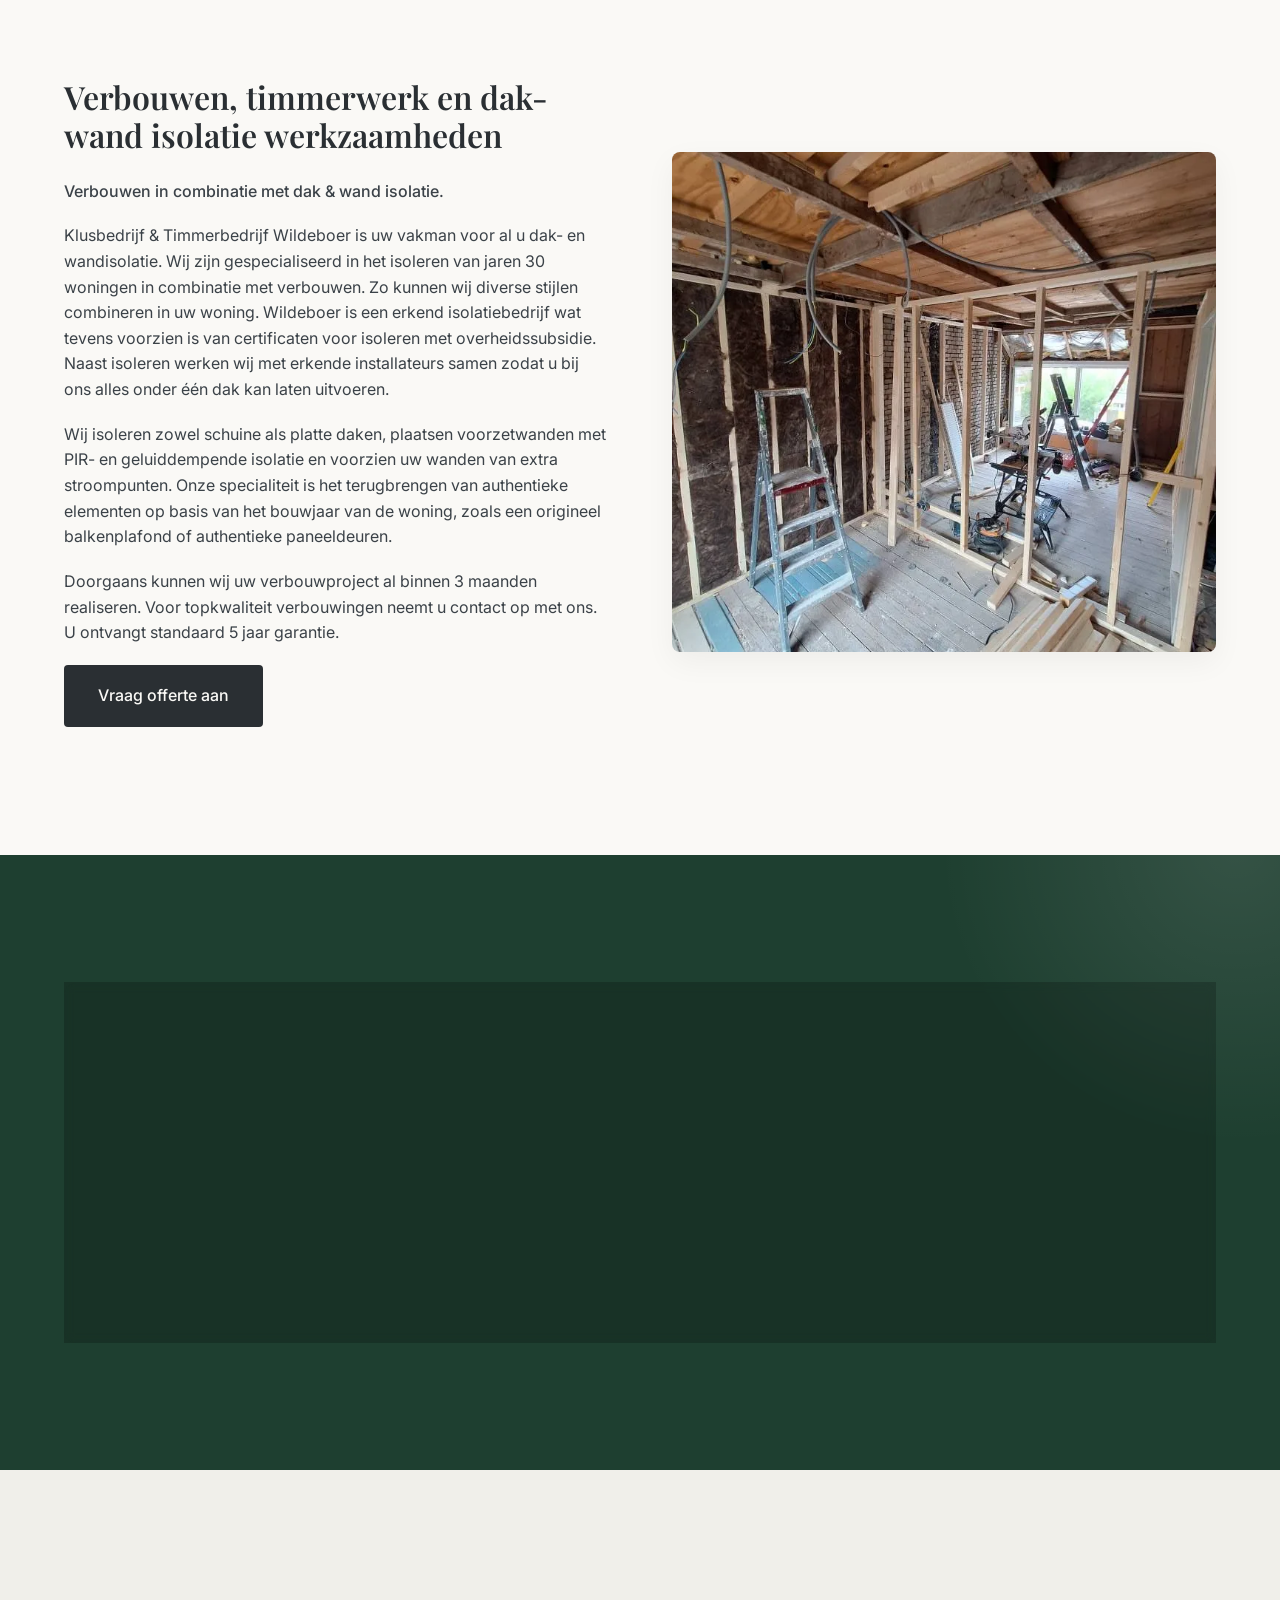
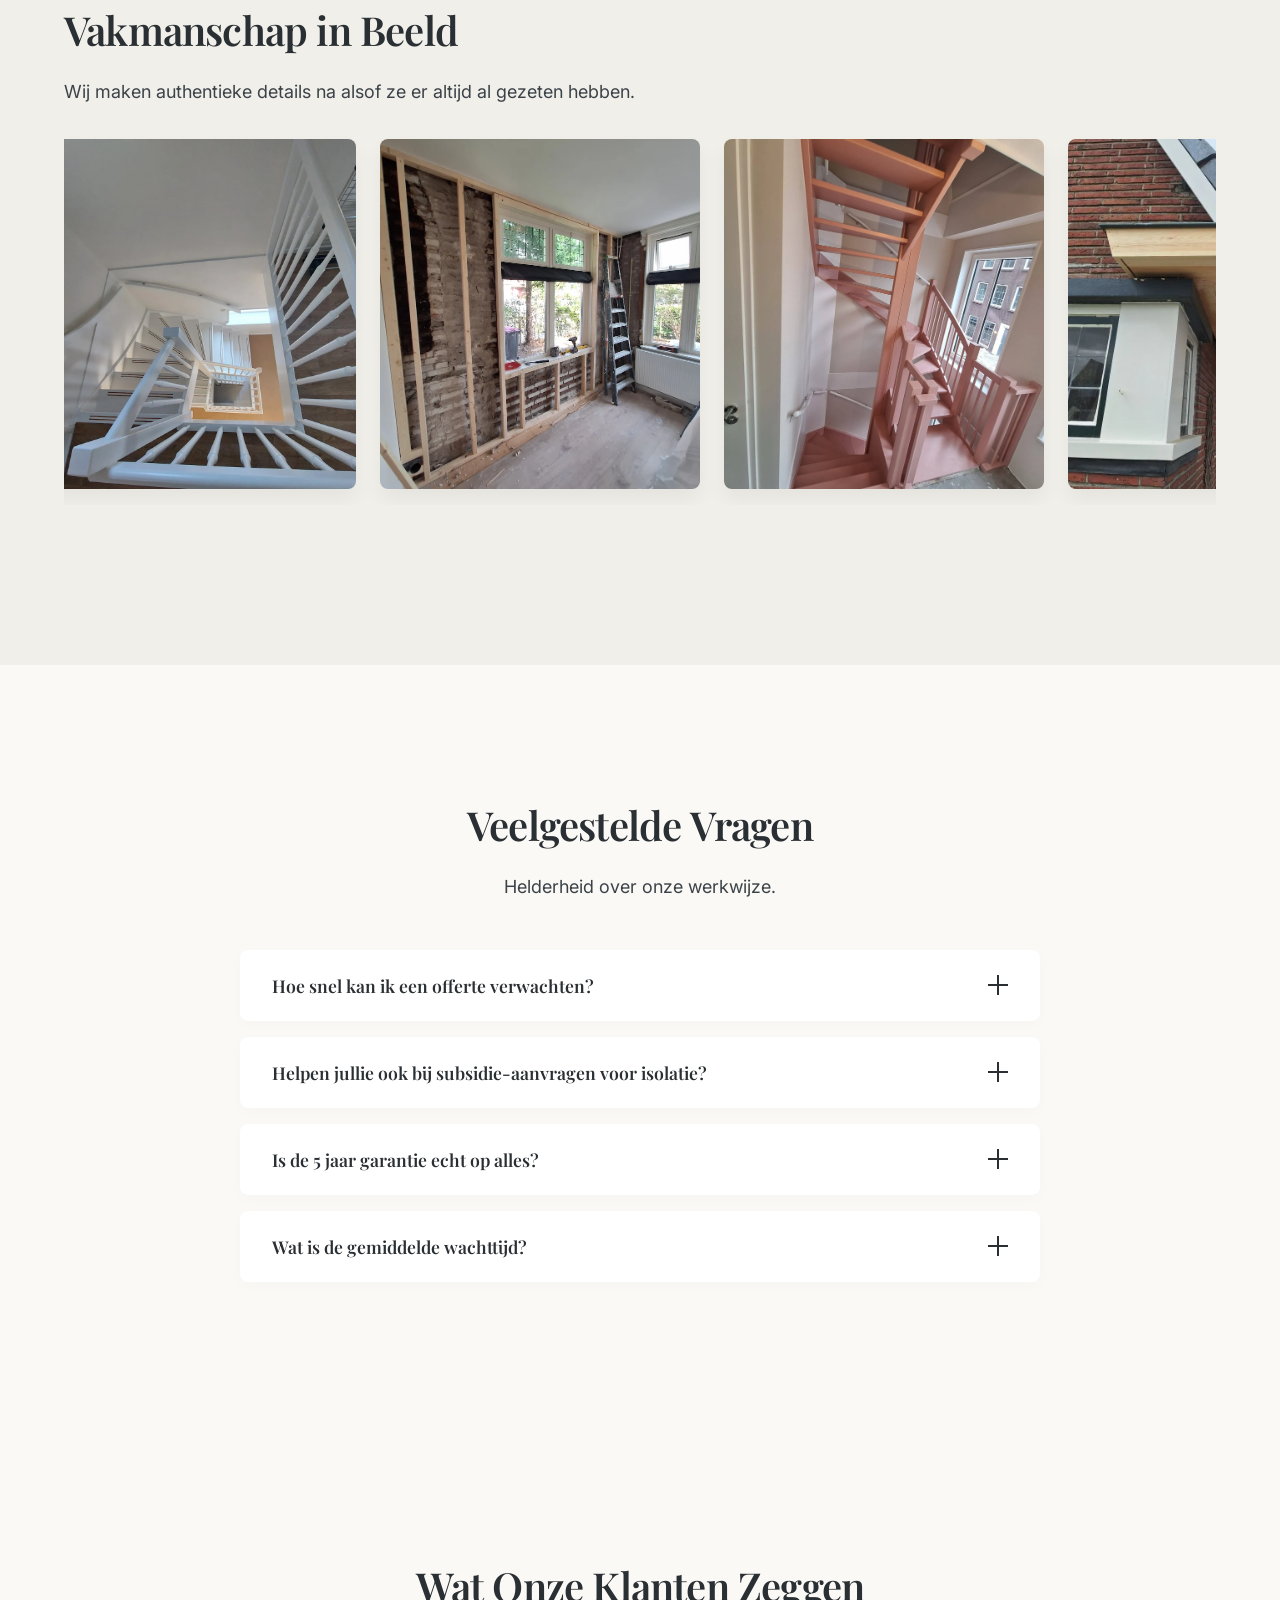
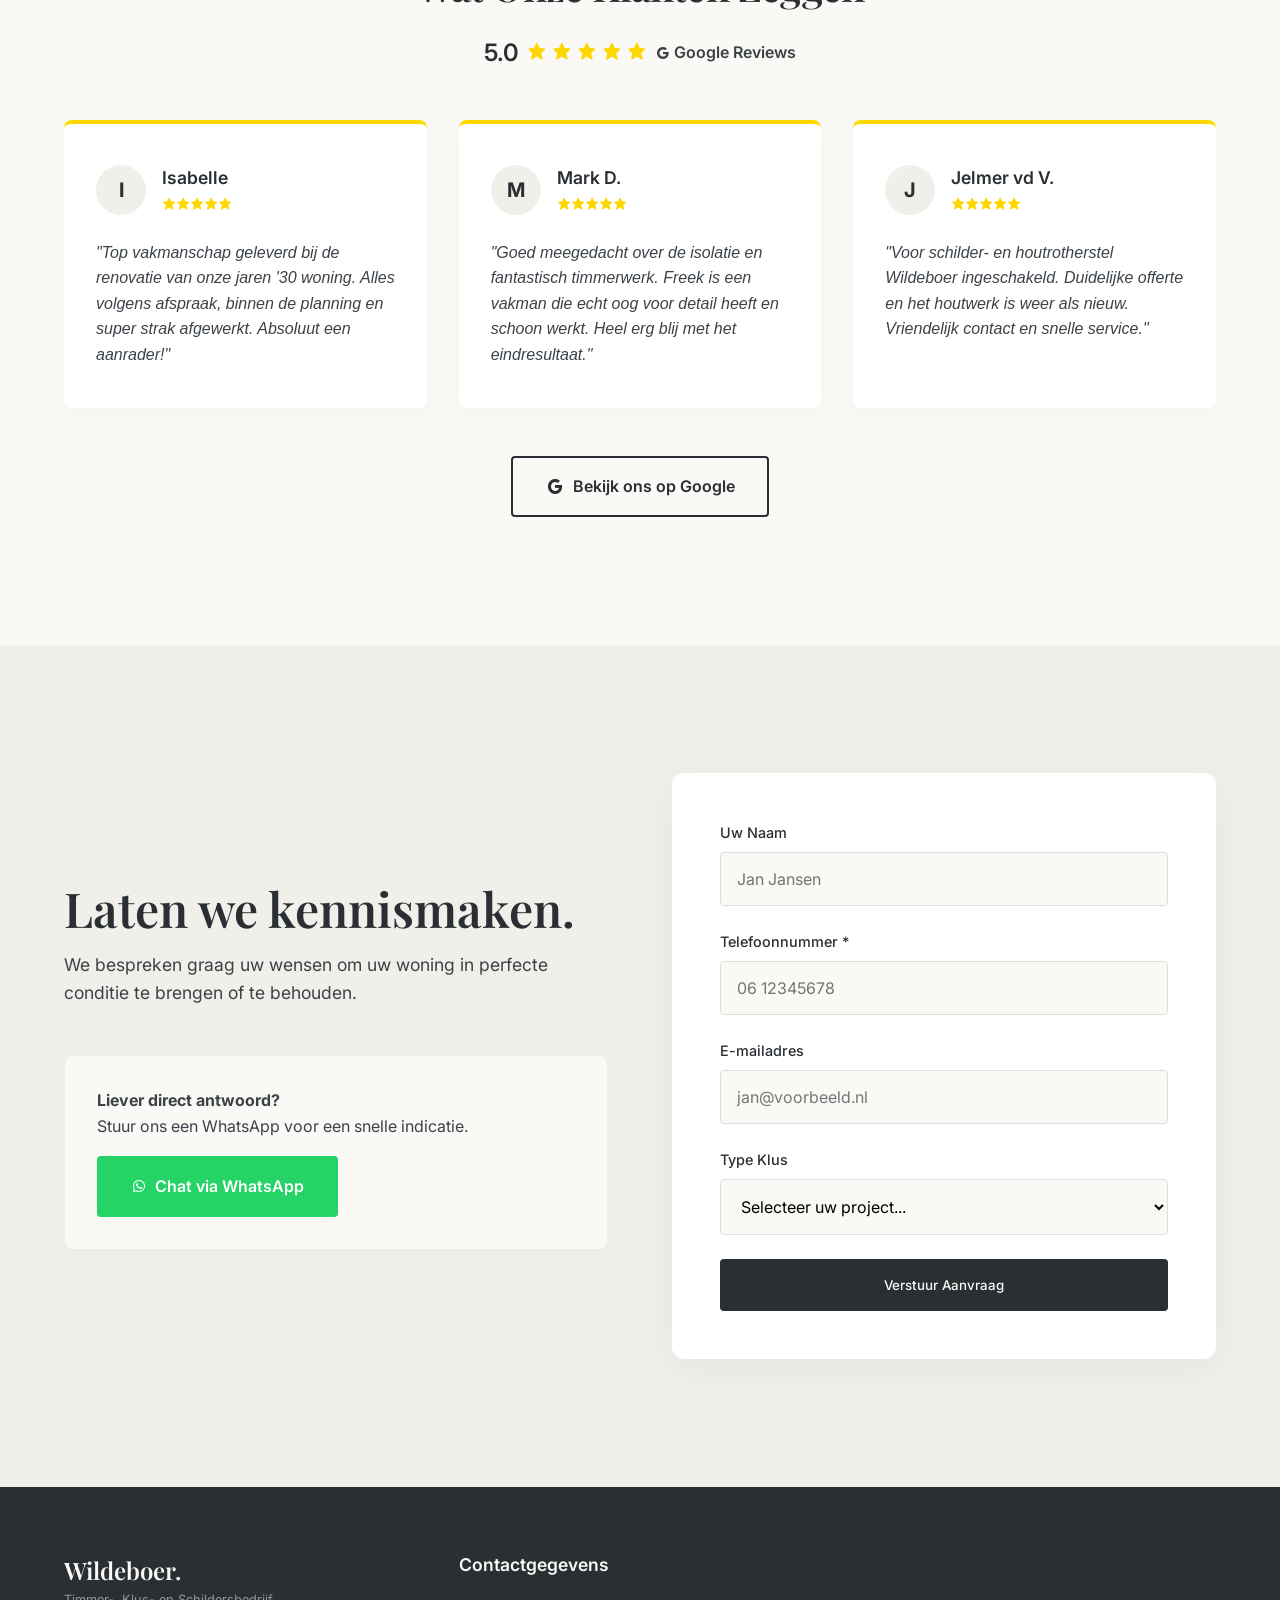
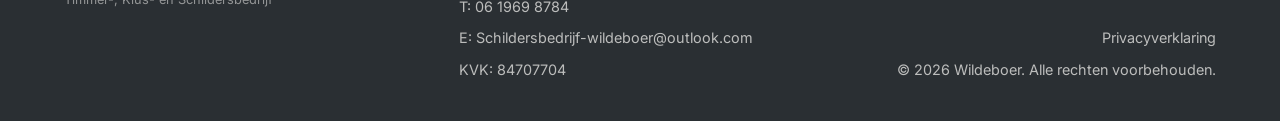
==== commit 9fe97728: "Add company pre-title and Google Reviews section" ====
--- a/index.html
+++ b/index.html
@@ -44,7 +44,9 @@
     <header class="hero">
         <div class="hero-overlay"></div>
         <div class="container hero-content">
-            <h1 class="hero-title fade-up">Uw Jaren '30 Woning in<br>Perfecte Conditie:<br><em>Vakmanschap met Oog voor
+            <span class="company-pre-title fade-up">Schildersbedrijf - Timmerbedrijf & Klusbedrijf Wildeboer</span>
+            <h1 class="hero-title fade-up delay-1">Uw Jaren '30 Woning in<br>Perfecte Conditie:<br><em>Vakmanschap met
+                    Oog voor
                     Detail.</em></h1>
             <p class="hero-subtitle fade-up delay-1">Van authentiek timmerwerk tot strak schilderwerk en isolatie. Wij
                 realiseren uw droomverbouwing binnen 3 tot 6 maanden met 5 jaar garantie.</p>
@@ -311,6 +313,75 @@
         </div>
     </section>
 
+    <!-- Google Reviews Sectie -->
+    <section id="reviews" class="reviews section-padding">
+        <div class="container">
+            <div class="section-header text-center fade-up">
+                <h2>Wat Onze Klanten Zeggen</h2>
+                <div class="google-rating">
+                    <span class="score">5.0</span>
+                    <div class="stars">
+                        <i class='bx bxs-star'></i>
+                        <i class='bx bxs-star'></i>
+                        <i class='bx bxs-star'></i>
+                        <i class='bx bxs-star'></i>
+                        <i class='bx bxs-star'></i>
+                    </div>
+                    <span class="google-logo"><i class='bx bxl-google'></i> Google Reviews</span>
+                </div>
+            </div>
+
+            <div class="reviews-grid fade-up delay-1">
+                <div class="review-card">
+                    <div class="review-header">
+                        <div class="user-avatar">I</div>
+                        <div class="user-info">
+                            <h4>Isabelle</h4>
+                            <div class="stars"><i class='bx bxs-star'></i><i class='bx bxs-star'></i><i
+                                    class='bx bxs-star'></i><i class='bx bxs-star'></i><i class='bx bxs-star'></i></div>
+                        </div>
+                    </div>
+                    <p class="review-text">"Top vakmanschap geleverd bij de renovatie van onze jaren '30 woning. Alles
+                        volgens afspraak, binnen de planning en super strak afgewerkt. Absoluut een aanrader!"</p>
+                </div>
+
+                <div class="review-card">
+                    <div class="review-header">
+                        <div class="user-avatar">M</div>
+                        <div class="user-info">
+                            <h4>Mark D.</h4>
+                            <div class="stars"><i class='bx bxs-star'></i><i class='bx bxs-star'></i><i
+                                    class='bx bxs-star'></i><i class='bx bxs-star'></i><i class='bx bxs-star'></i></div>
+                        </div>
+                    </div>
+                    <p class="review-text">"Goed meegedacht over de isolatie en fantastisch timmerwerk. Freek is een
+                        vakman die echt oog voor detail heeft en schoon werkt. Heel erg blij met het eindresultaat."</p>
+                </div>
+
+                <div class="review-card">
+                    <div class="review-header">
+                        <div class="user-avatar">J</div>
+                        <div class="user-info">
+                            <h4>Jelmer vd V.</h4>
+                            <div class="stars"><i class='bx bxs-star'></i><i class='bx bxs-star'></i><i
+                                    class='bx bxs-star'></i><i class='bx bxs-star'></i><i class='bx bxs-star'></i></div>
+                        </div>
+                    </div>
+                    <p class="review-text">"Voor schilder- en houtrotherstel Wildeboer ingeschakeld. Duidelijke offerte
+                        en het houtwerk is weer als nieuw. Vriendelijk contact en snelle service."</p>
+                </div>
+            </div>
+
+            <div class="text-center fade-up delay-2" style="margin-top: 3rem;">
+                <a href="https://share.google/yJSvNYlSm2DdjVs2G" target="_blank" rel="noopener noreferrer"
+                    class="btn btn-outline"
+                    style="display: inline-flex; align-items: center; gap: 0.5rem; font-weight: 600;">
+                    <i class='bx bxl-google' style="font-size: 1.25rem;"></i> Bekijk ons op Google
+                </a>
+            </div>
+        </div>
+    </section>
+
     <!-- Contact Sectie -->
     <section id="contact" class="contact section-padding bg-light">
         <div class="container contact-wrapper">
--- a/styles.css
+++ b/styles.css
@@ -267,6 +267,17 @@
     max-width: 800px;
 }
 
+.company-pre-title {
+    display: block;
+    font-size: 1rem;
+    font-weight: 600;
+    text-transform: uppercase;
+    letter-spacing: 2px;
+    margin-bottom: 1.5rem;
+    color: var(--off-white);
+    opacity: 0.8;
+}
+
 .hero-title {
     color: var(--off-white);
     font-size: 4rem;
@@ -471,6 +482,89 @@
 
 .gallery-item-scroll:hover img {
     transform: scale(1.05);
+}
+
+/* ======= REVIEWS ======= */
+.google-rating {
+    display: flex;
+    align-items: center;
+    justify-content: center;
+    gap: 0.5rem;
+    margin-top: 1rem;
+    font-weight: 600;
+}
+
+.google-rating .score {
+    font-size: 1.5rem;
+    color: var(--anthracite);
+}
+
+.google-rating .stars {
+    color: #FFD700;
+    font-size: 1.25rem;
+}
+
+.google-logo {
+    display: inline-flex;
+    align-items: center;
+    gap: 0.2rem;
+    color: var(--text-color);
+}
+
+.reviews-grid {
+    display: grid;
+    grid-template-columns: repeat(3, 1fr);
+    gap: 2rem;
+    margin-top: 3rem;
+}
+
+.review-card {
+    background: #fff;
+    padding: 2.5rem 2rem;
+    border-radius: 8px;
+    box-shadow: 0 5px 20px rgba(0, 0, 0, 0.03);
+    border-top: 4px solid #FFD700;
+    transition: transform var(--transition-smooth);
+}
+
+.review-card:hover {
+    transform: translateY(-5px);
+}
+
+.review-header {
+    display: flex;
+    align-items: center;
+    gap: 1rem;
+    margin-bottom: 1.5rem;
+}
+
+.user-avatar {
+    width: 50px;
+    height: 50px;
+    border-radius: 50%;
+    background-color: var(--gray-bg);
+    display: flex;
+    align-items: center;
+    justify-content: center;
+    font-weight: 700;
+    font-size: 1.25rem;
+    color: var(--anthracite);
+}
+
+.user-info h4 {
+    margin-bottom: 0px;
+    font-size: 1.1rem;
+    font-family: var(--font-body);
+}
+
+.user-info .stars {
+    color: #FFD700;
+    font-size: 0.9rem;
+}
+
+.review-text {
+    font-style: italic;
+    color: var(--text-color);
 }
 
 /* ======= FAQ ======= */
@@ -740,6 +834,11 @@
         grid-template-columns: 1fr;
     }
 
+    .hero {
+        background-attachment: scroll;
+        min-height: 500px;
+    }
+
     .hero-title {
         font-size: 3rem;
     }
@@ -753,6 +852,10 @@
     .action-content h2 {
         font-size: 2rem;
     }
+
+    .reviews-grid {
+        grid-template-columns: 1fr;
+    }
 }
 
 @media (max-width: 768px) {
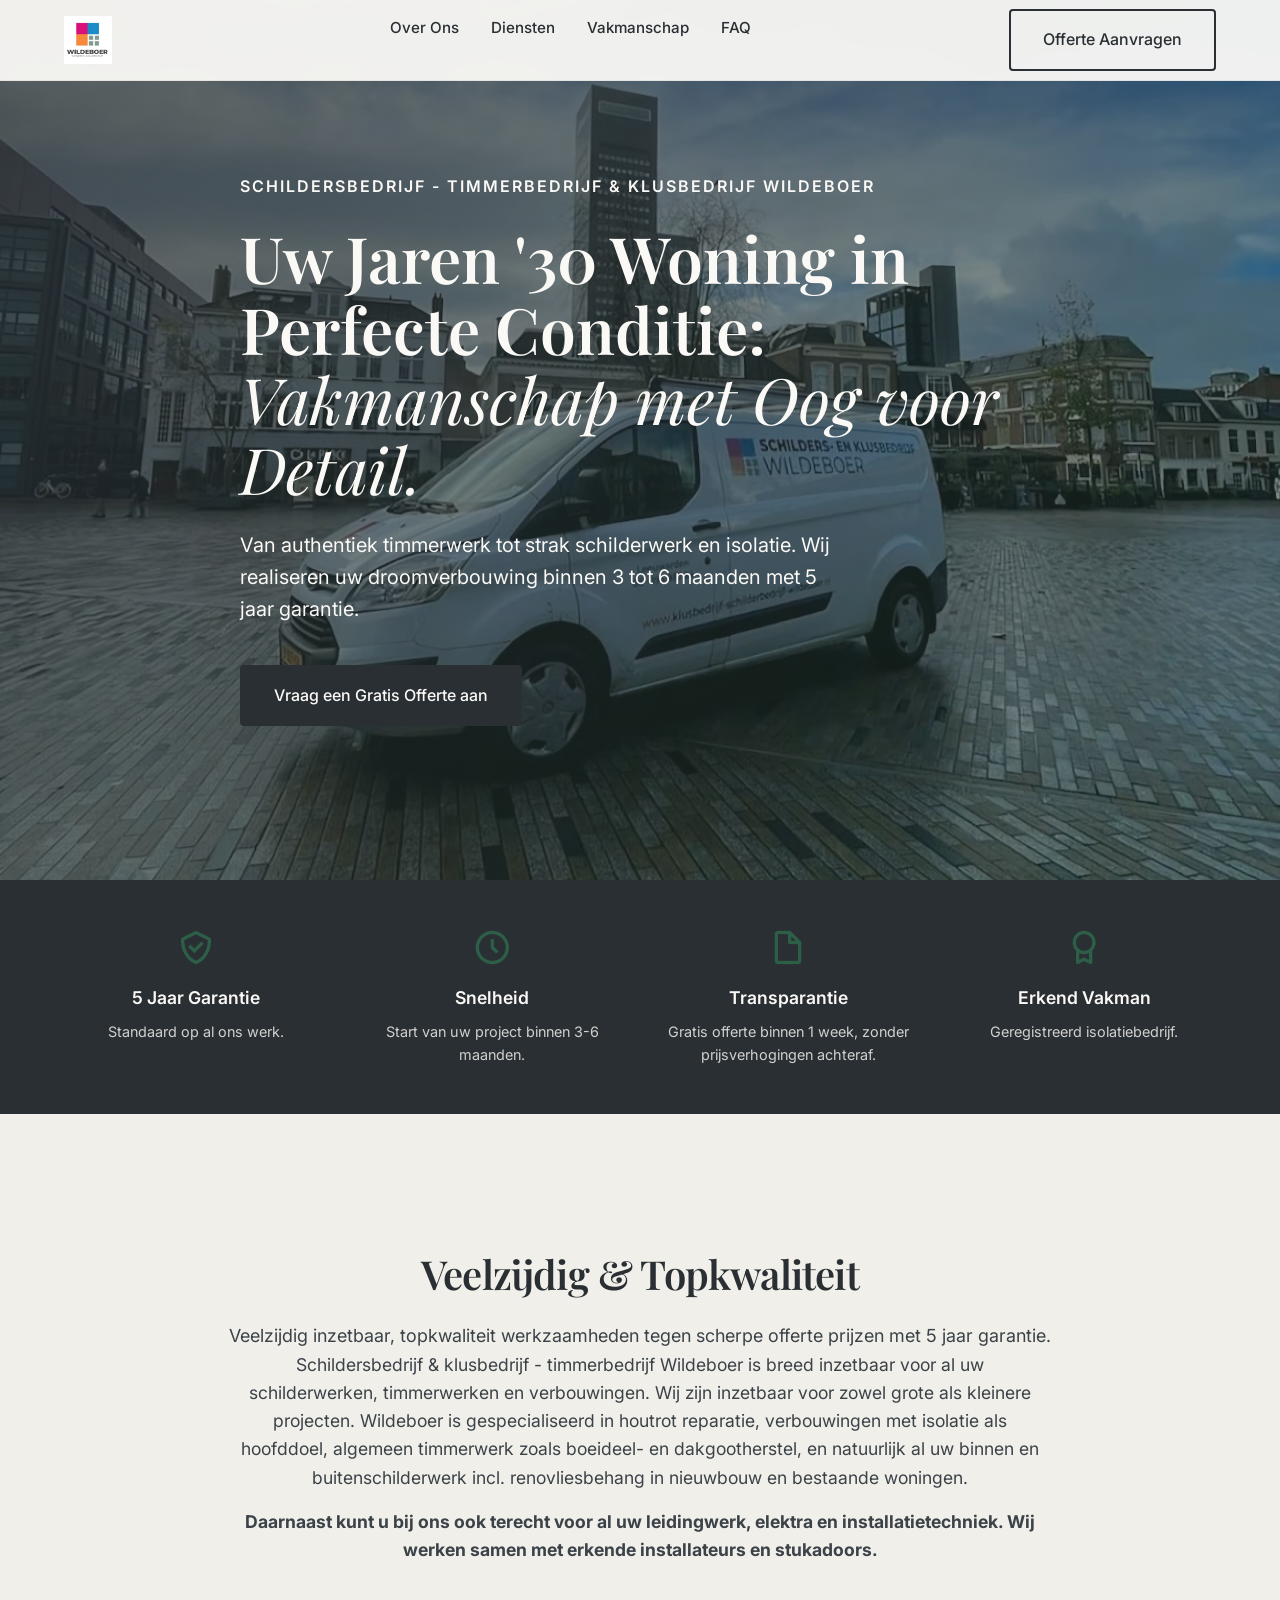
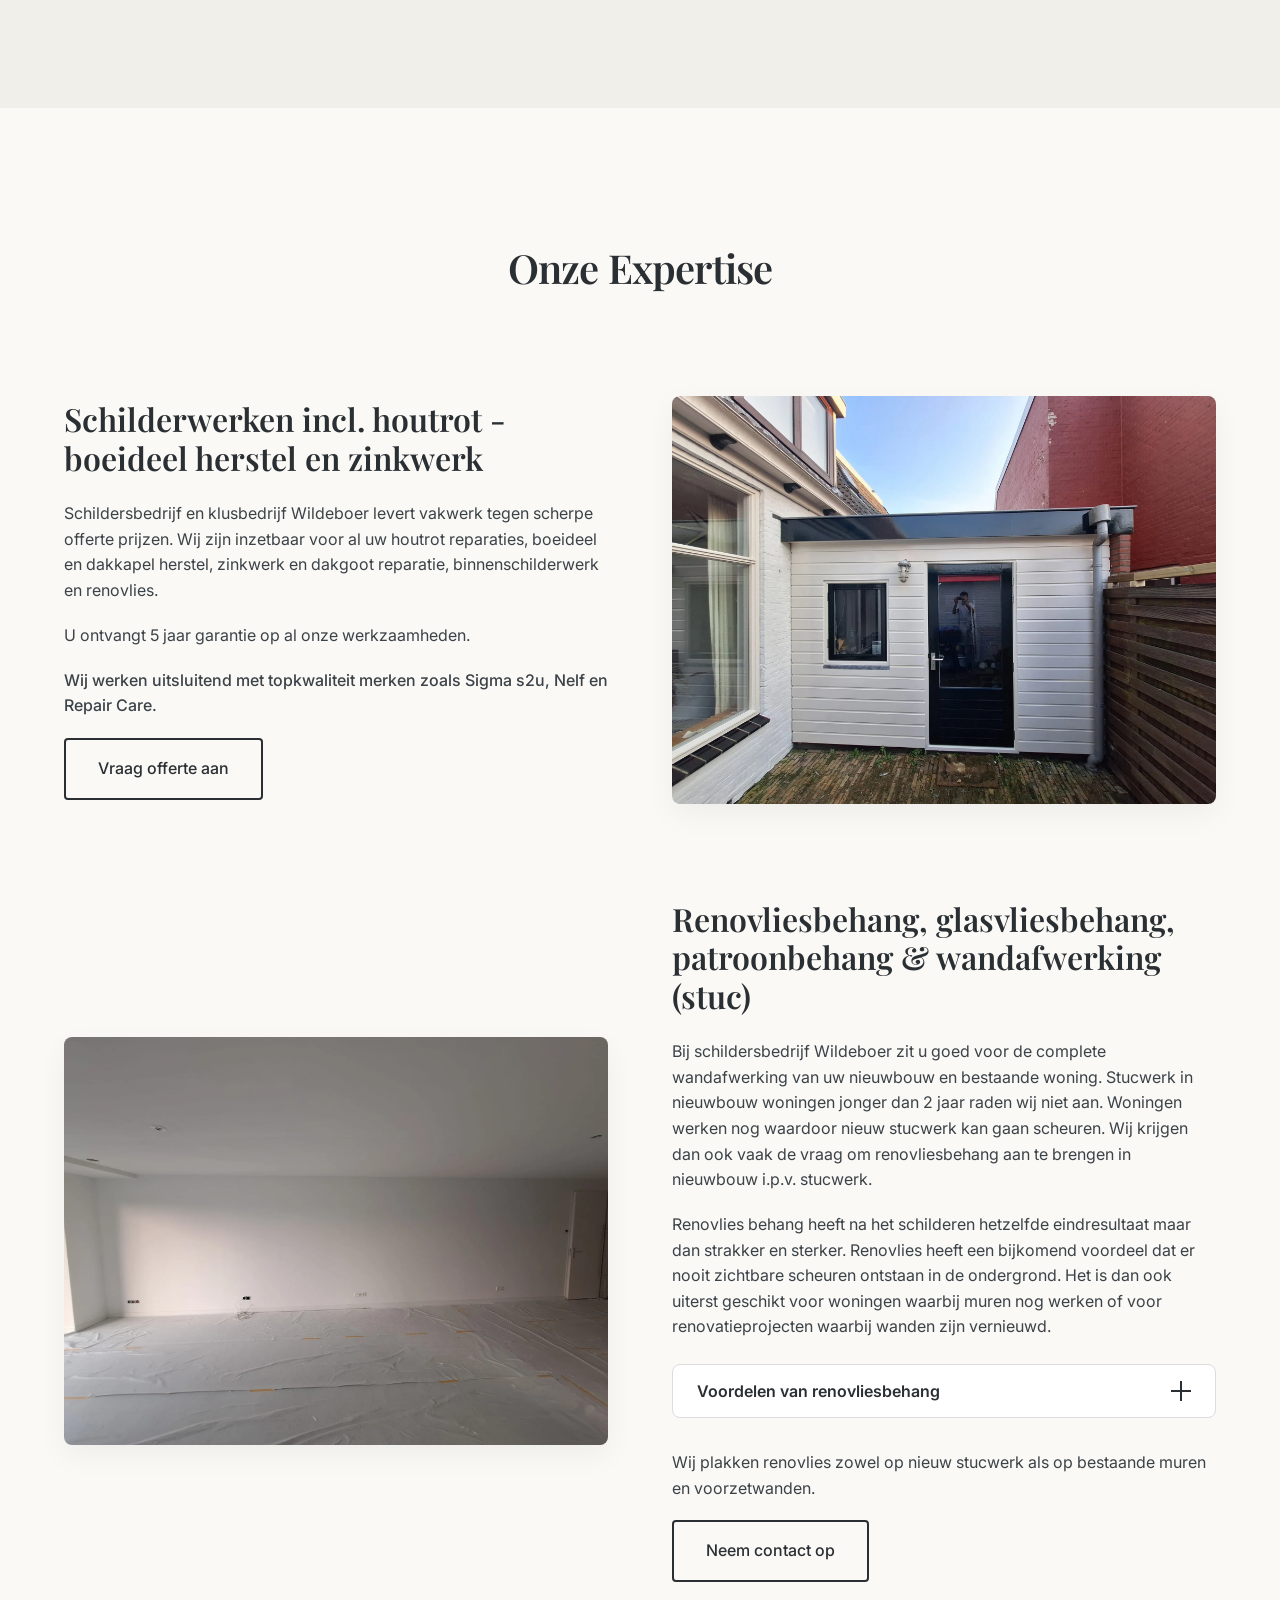
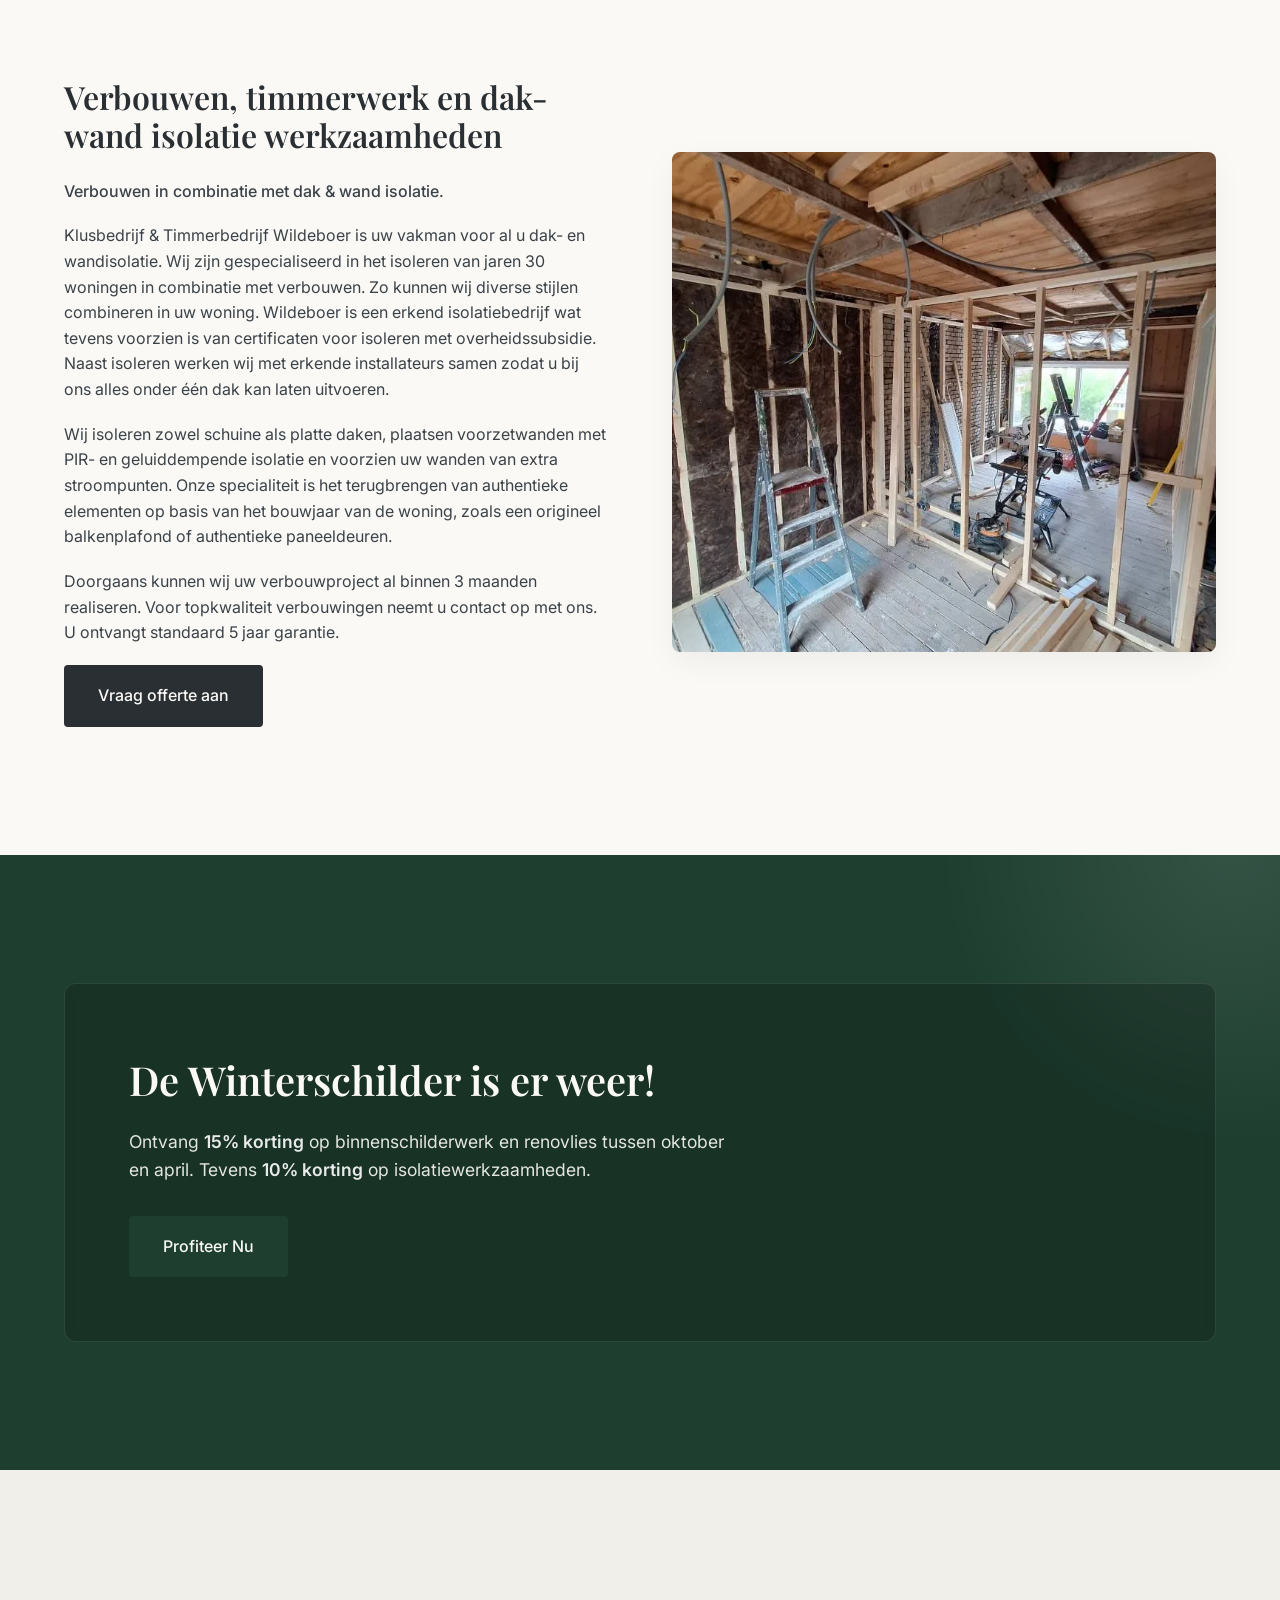
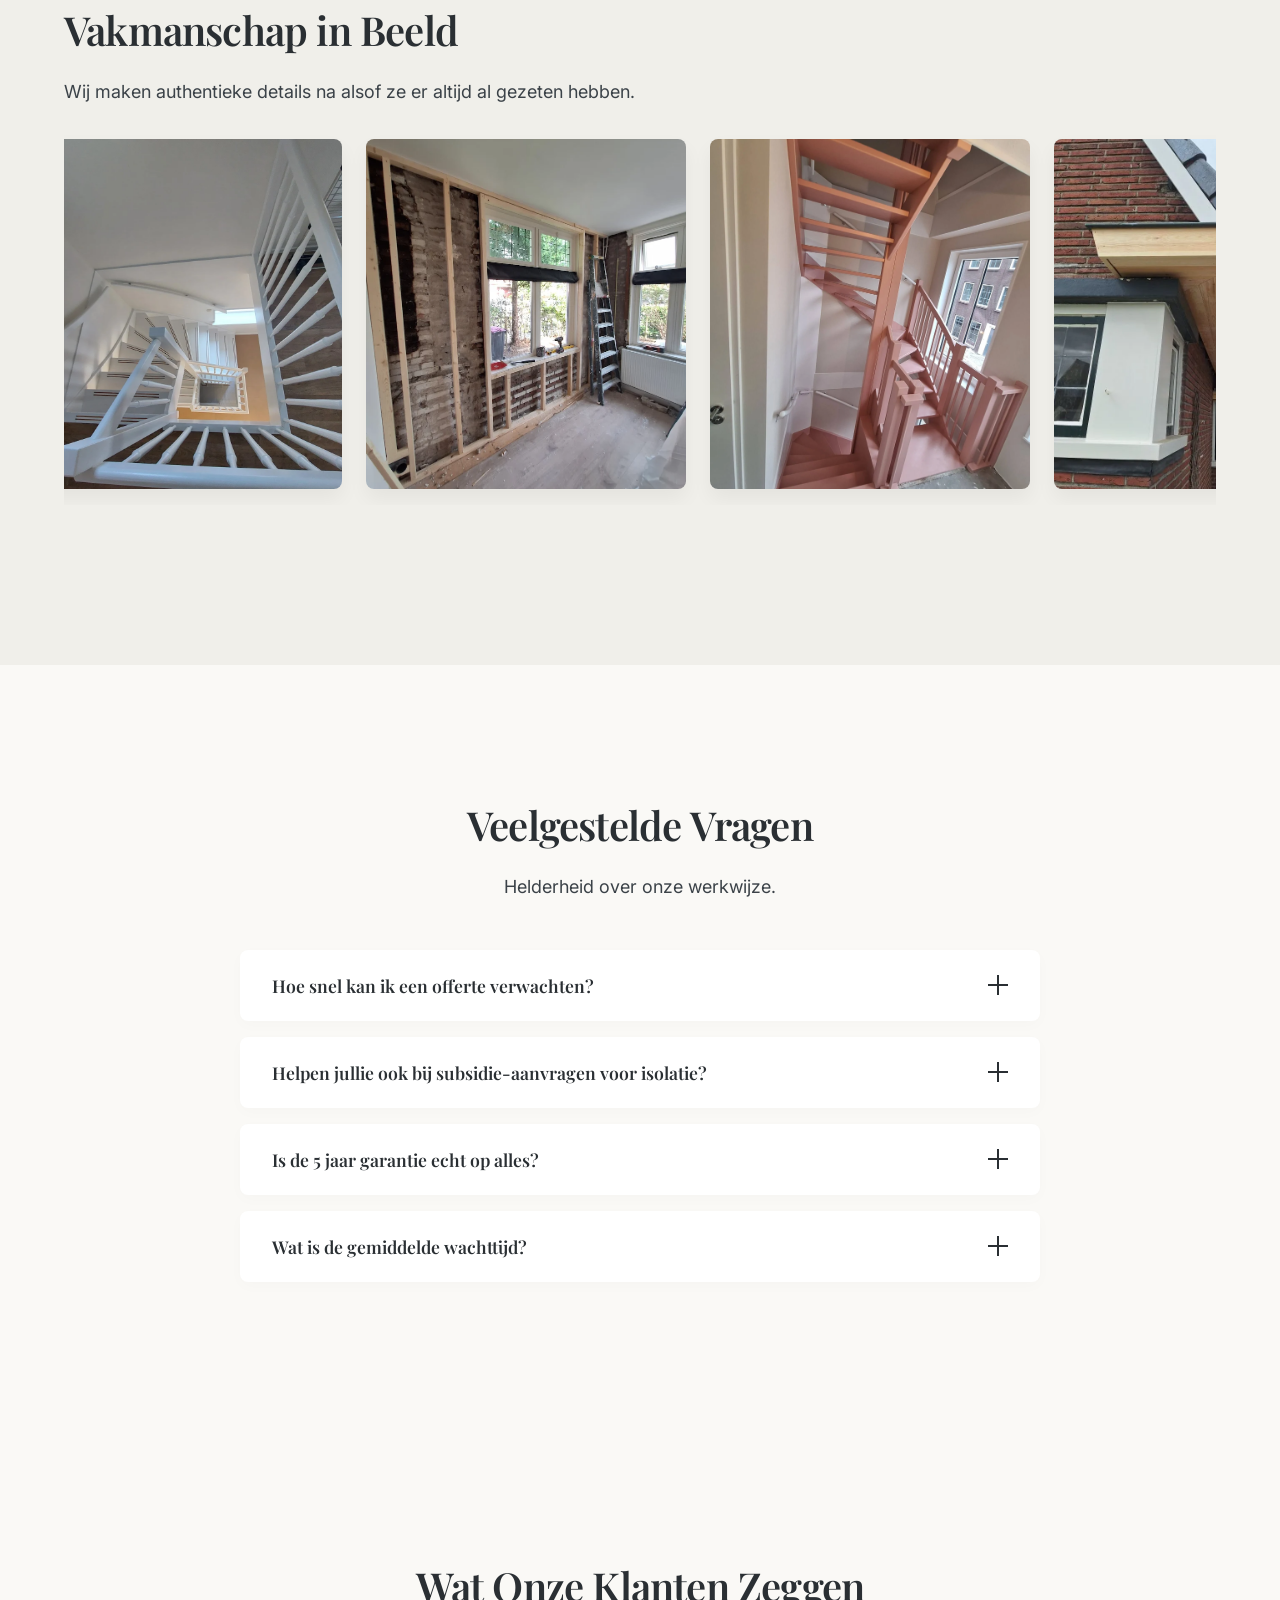
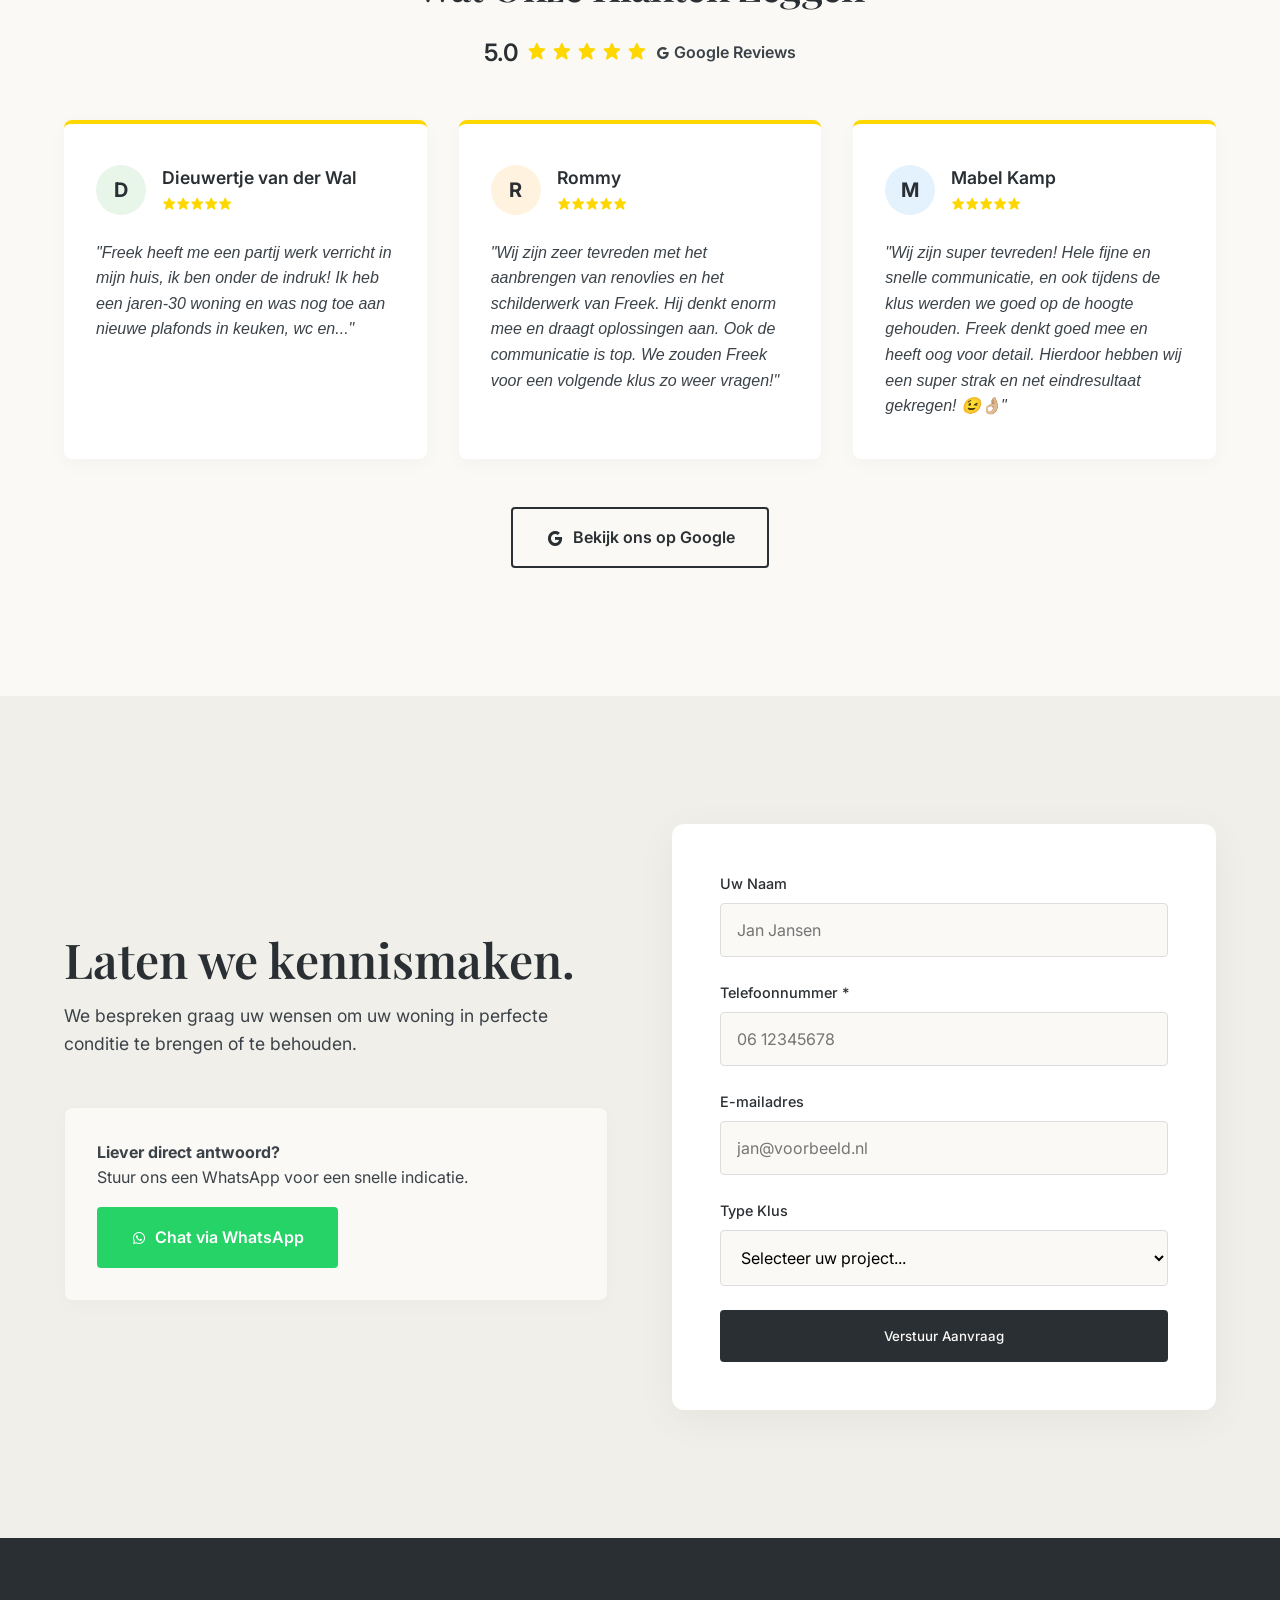
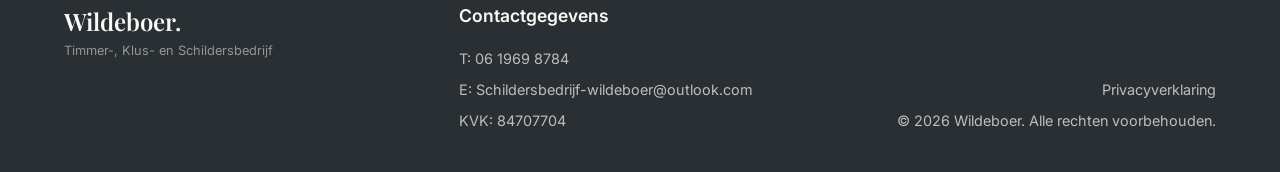
==== commit b07df11b: "Update reviews with real reviews from Google" ====
--- a/index.html
+++ b/index.html
@@ -334,41 +334,43 @@
             <div class="reviews-grid fade-up delay-1">
                 <div class="review-card">
                     <div class="review-header">
-                        <div class="user-avatar">I</div>
+                        <div class="user-avatar" style="background-color: #e8f5e9;">D</div>
                         <div class="user-info">
-                            <h4>Isabelle</h4>
+                            <h4>Dieuwertje van der Wal</h4>
                             <div class="stars"><i class='bx bxs-star'></i><i class='bx bxs-star'></i><i
                                     class='bx bxs-star'></i><i class='bx bxs-star'></i><i class='bx bxs-star'></i></div>
                         </div>
                     </div>
-                    <p class="review-text">"Top vakmanschap geleverd bij de renovatie van onze jaren '30 woning. Alles
-                        volgens afspraak, binnen de planning en super strak afgewerkt. Absoluut een aanrader!"</p>
+                    <p class="review-text">"Freek heeft me een partij werk verricht in mijn huis, ik ben onder de
+                        indruk! Ik heb een jaren-30 woning en was nog toe aan nieuwe plafonds in keuken, wc en..."</p>
                 </div>
 
                 <div class="review-card">
                     <div class="review-header">
-                        <div class="user-avatar">M</div>
+                        <div class="user-avatar" style="background-color: #fff3e0;">R</div>
                         <div class="user-info">
-                            <h4>Mark D.</h4>
+                            <h4>Rommy</h4>
                             <div class="stars"><i class='bx bxs-star'></i><i class='bx bxs-star'></i><i
                                     class='bx bxs-star'></i><i class='bx bxs-star'></i><i class='bx bxs-star'></i></div>
                         </div>
                     </div>
-                    <p class="review-text">"Goed meegedacht over de isolatie en fantastisch timmerwerk. Freek is een
-                        vakman die echt oog voor detail heeft en schoon werkt. Heel erg blij met het eindresultaat."</p>
+                    <p class="review-text">"Wij zijn zeer tevreden met het aanbrengen van renovlies en het schilderwerk
+                        van Freek. Hij denkt enorm mee en draagt oplossingen aan. Ook de communicatie is top. We zouden
+                        Freek voor een volgende klus zo weer vragen!"</p>
                 </div>
 
                 <div class="review-card">
                     <div class="review-header">
-                        <div class="user-avatar">J</div>
+                        <div class="user-avatar" style="background-color: #e3f2fd;">M</div>
                         <div class="user-info">
-                            <h4>Jelmer vd V.</h4>
+                            <h4>Mabel Kamp</h4>
                             <div class="stars"><i class='bx bxs-star'></i><i class='bx bxs-star'></i><i
                                     class='bx bxs-star'></i><i class='bx bxs-star'></i><i class='bx bxs-star'></i></div>
                         </div>
                     </div>
-                    <p class="review-text">"Voor schilder- en houtrotherstel Wildeboer ingeschakeld. Duidelijke offerte
-                        en het houtwerk is weer als nieuw. Vriendelijk contact en snelle service."</p>
+                    <p class="review-text">"Wij zijn super tevreden! Hele fijne en snelle communicatie, en ook tijdens
+                        de klus werden we goed op de hoogte gehouden. Freek denkt goed mee en heeft oog voor detail.
+                        Hierdoor hebben wij een super strak en net eindresultaat gekregen! 😉👌🏼"</p>
                 </div>
             </div>
 
